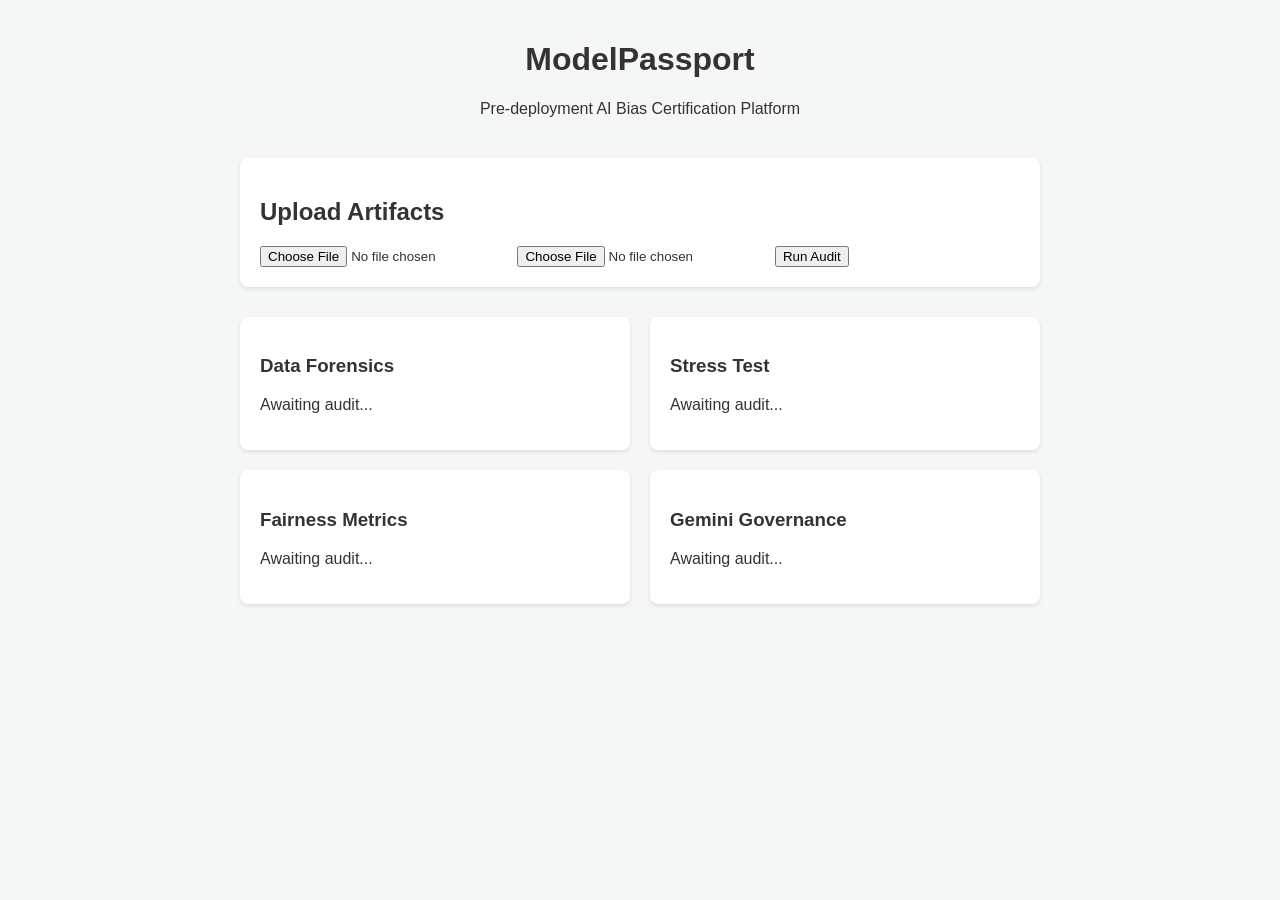
==== frontend/index.html @ 96da4375 "Initial commit from Antigravity using Git" ====
<!DOCTYPE html>
<html lang="en">
<head>
    <meta charset="UTF-8">
    <meta name="viewport" content="width=device-width, initial-scale=1.0">
    <title>ModelPassport</title>
    <link rel="stylesheet" href="styles.css">
</head>
<body>
    <header>
        <h1>ModelPassport</h1>
        <p>Pre-deployment AI Bias Certification Platform</p>
    </header>

    <main>
        <section id="upload-section">
            <h2>Upload Artifacts</h2>
            <input type="file" id="model-upload" placeholder="Upload Model" />
            <input type="file" id="data-upload" placeholder="Upload Dataset" />
            <button id="run-audit-btn">Run Audit</button>
        </section>

        <section id="results-section">
            <div id="data-forensics-result" class="result-card">
                <h3>Data Forensics</h3>
                <p>Awaiting audit...</p>
            </div>
            <div id="stress-test-result" class="result-card">
                <h3>Stress Test</h3>
                <p>Awaiting audit...</p>
            </div>
            <div id="fairness-metrics-result" class="result-card">
                <h3>Fairness Metrics</h3>
                <p>Awaiting audit...</p>
            </div>
            <div id="gemini-governance-result" class="result-card">
                <h3>Gemini Governance</h3>
                <p>Awaiting audit...</p>
            </div>
        </section>
    </main>

    <script src="app.js"></script>
</body>
</html>
---- frontend/styles.css ----
body {
    font-family: Arial, sans-serif;
    margin: 0;
    padding: 20px;
    background-color: #f4f7f6;
    color: #333;
}

header {
    text-align: center;
    margin-bottom: 40px;
}

main {
    max-width: 800px;
    margin: 0 auto;
}

#upload-section {
    background: #fff;
    padding: 20px;
    border-radius: 8px;
    box-shadow: 0 2px 4px rgba(0,0,0,0.1);
    margin-bottom: 30px;
}

#results-section {
    display: grid;
    grid-template-columns: repeat(auto-fit, minmax(300px, 1fr));
    gap: 20px;
}

.result-card {
    background: #fff;
    padding: 20px;
    border-radius: 8px;
    box-shadow: 0 2px 4px rgba(0,0,0,0.1);
}
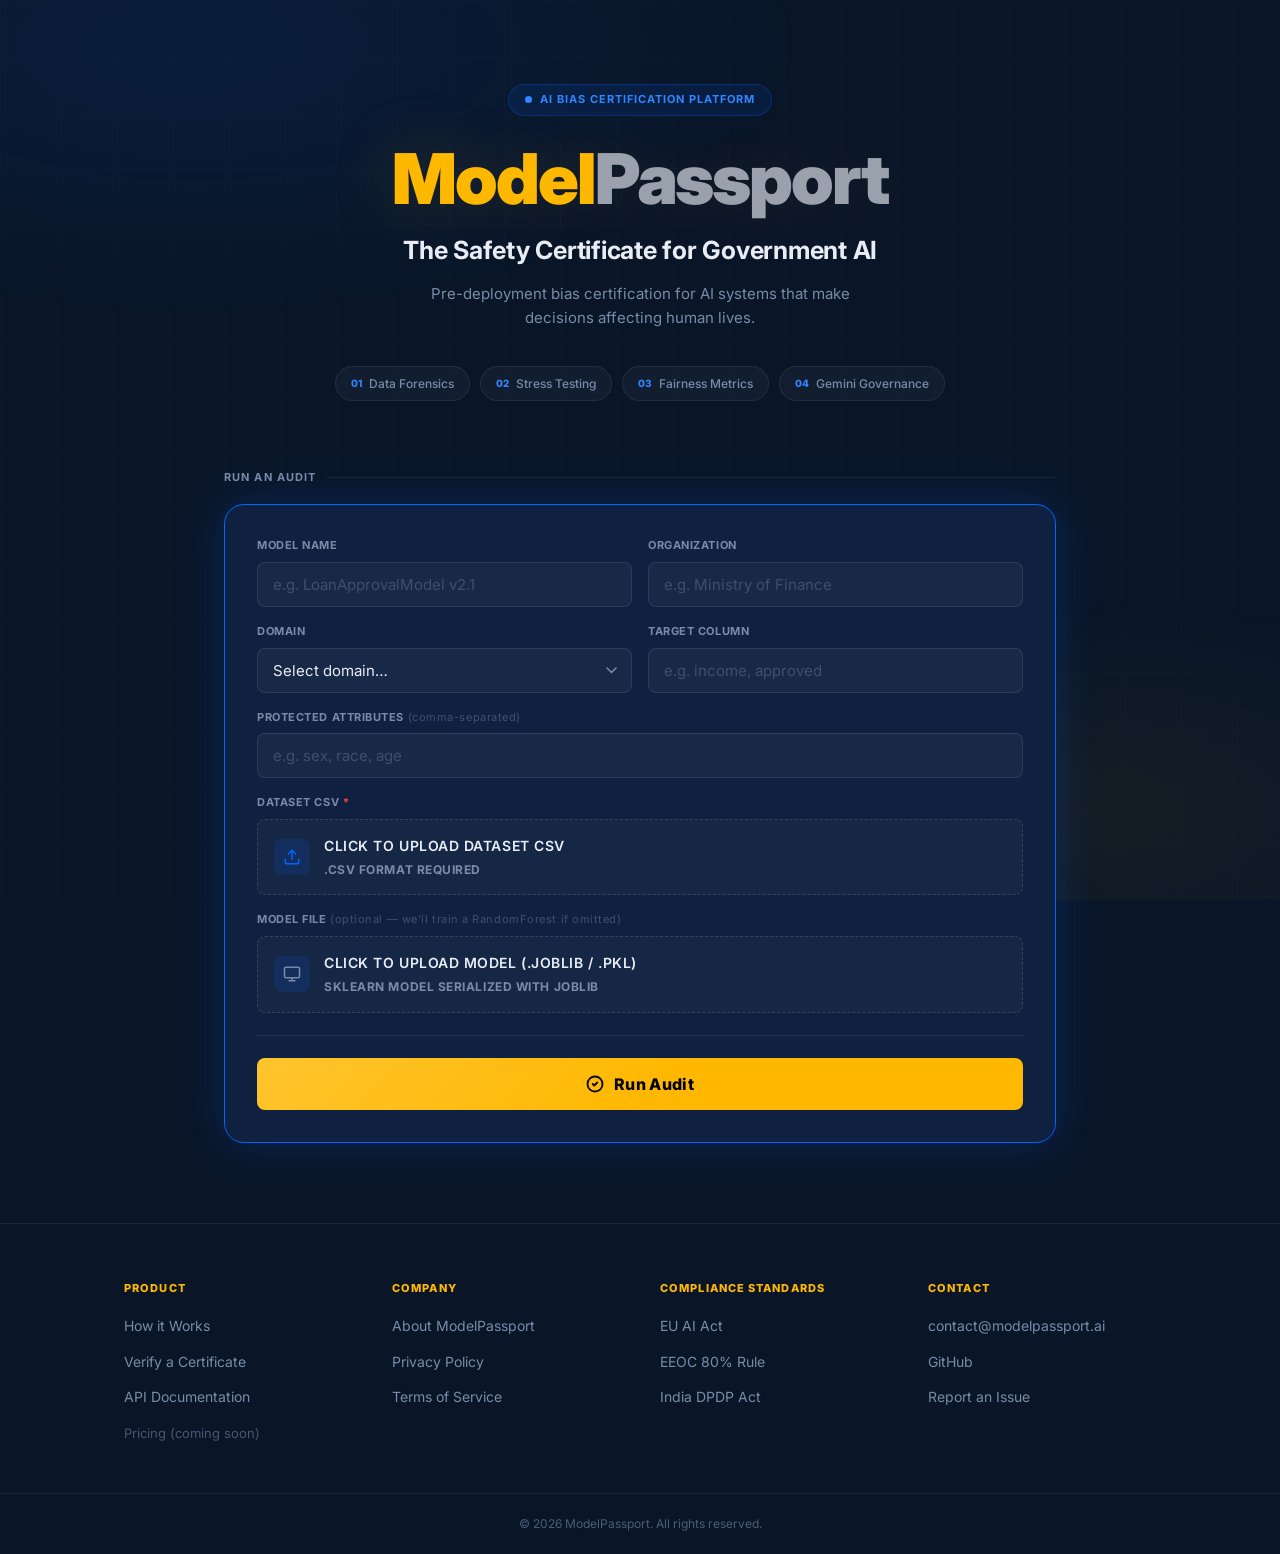
==== commit 53fd7fe1: "Complete Frontend updated" ====
--- a/frontend/index.html
+++ b/frontend/index.html
@@ -1,45 +1,1135 @@
 <!DOCTYPE html>
 <html lang="en">
 <head>
-    <meta charset="UTF-8">
-    <meta name="viewport" content="width=device-width, initial-scale=1.0">
-    <title>ModelPassport</title>
-    <link rel="stylesheet" href="styles.css">
+  <meta charset="UTF-8" />
+  <meta name="viewport" content="width=device-width, initial-scale=1.0" />
+  <title>ModelPassport — AI Bias Certification</title>
+  <meta name="description" content="Pre-deployment AI bias certification for government systems. ModelPassport's 4-layer audit pipeline detects bias before deployment." />
+
+  <link rel="preconnect" href="https://fonts.googleapis.com" />
+  <link rel="preconnect" href="https://fonts.gstatic.com" crossorigin />
+  <link href="https://fonts.googleapis.com/css2?family=Inter:wght@300;400;500;600;700;800;900&family=JetBrains+Mono:wght@400;500;700&display=swap" rel="stylesheet" />
+
+  <style>
+    /* ─── Design Tokens ─────────────────────────────── */
+    :root {
+      --navy:        #0A1628;
+      --navy-light:  #0D1F3C;
+      --navy-card:   #0F2040;
+      --blue:        #0066FF;
+      --blue-glow:   rgba(0,102,255,0.22);
+      --blue-soft:   rgba(0,102,255,0.08);
+      --blue-light:  #3385FF;
+      --gold:        #FFB800;
+      --gold-glow:   rgba(255,184,0,0.18);
+      --gold-soft:   rgba(255,184,0,0.07);
+      --success:     #00C48C;
+      --success-bg:  rgba(0,196,140,0.08);
+      --fail:        #FF4444;
+      --fail-bg:     rgba(255,68,68,0.08);
+      --text:        #E8EDF5;
+      --text-muted:  #7A8BA8;
+      --border:      rgba(255,255,255,0.07);
+      --r-sm:        8px;
+      --r:           14px;
+      --r-lg:        20px;
+      --ease:        0.25s cubic-bezier(.4,0,.2,1);
+    }
+
+    /* ─── Reset ─────────────────────────────────────── */
+    *, *::before, *::after { box-sizing: border-box; margin: 0; padding: 0; }
+    html { scroll-behavior: smooth; -webkit-font-smoothing: antialiased; }
+    body {
+      font-family: 'Inter', sans-serif;
+      background: var(--navy);
+      color: var(--text);
+      min-height: 100vh;
+      overflow-x: hidden;
+      line-height: 1.6;
+    }
+    ::selection { background: var(--blue); color: #fff; }
+
+    /* ─── Background mesh ───────────────────────────── */
+    body::before {
+      content: '';
+      position: fixed;
+      inset: 0;
+      pointer-events: none;
+      z-index: 0;
+      background-image:
+        radial-gradient(ellipse 80% 50% at 15% 5%,  rgba(0,102,255,.09)   0%, transparent 60%),
+        radial-gradient(ellipse 60% 40% at 85% 90%, rgba(255,184,0,.05)   0%, transparent 60%),
+        linear-gradient(rgba(255,255,255,.013) 1px, transparent 1px),
+        linear-gradient(90deg, rgba(255,255,255,.013) 1px, transparent 1px);
+      background-size: 100% 100%, 100% 100%, 56px 56px, 56px 56px;
+    }
+
+    /* ─── Layout ─────────────────────────────────────── */
+    .wrap     { max-width: 880px;  margin: 0 auto; padding: 0 24px; position: relative; z-index: 1; }
+    .wrap--lg { max-width: 1080px; margin: 0 auto; padding: 0 24px; position: relative; z-index: 1; }
+
+    .card {
+      background: var(--navy-card);
+      border: 1px solid var(--border);
+      border-radius: var(--r-lg);
+      padding: 32px;
+      backdrop-filter: blur(10px);
+    }
+    .card--blue {
+      border-color: var(--blue);
+      box-shadow: 0 0 44px var(--blue-glow), inset 0 1px 0 rgba(255,255,255,.04);
+    }
+
+    /* ─── HERO ───────────────────────────────────────── */
+    .hero {
+      padding: 84px 0 68px;
+      text-align: center;
+      position: relative;
+      z-index: 1;
+    }
+
+    .hero__pill {
+      display: inline-flex;
+      align-items: center;
+      gap: 8px;
+      background: rgba(0,102,255,.1);
+      border: 1px solid rgba(0,102,255,.28);
+      border-radius: 100px;
+      padding: 6px 16px;
+      font-size: 11px;
+      font-weight: 700;
+      letter-spacing: .09em;
+      text-transform: uppercase;
+      color: var(--blue-light);
+      margin-bottom: 28px;
+    }
+
+    .hero__pill-dot {
+      width: 7px; height: 7px;
+      border-radius: 50%;
+      background: var(--blue-light);
+      animation: blink 2s ease-in-out infinite;
+    }
+    @keyframes blink {
+      0%,100% { opacity:1; transform:scale(1); }
+      50%      { opacity:.4; transform:scale(.75); }
+    }
+
+    .hero__logo {
+      font-size: clamp(42px, 7vw, 70px);
+      font-weight: 900;
+      color: var(--gold);
+      letter-spacing: -.03em;
+      line-height: 1;
+      margin-bottom: 16px;
+      text-shadow: 0 0 70px var(--gold-glow);
+    }
+    .hero__logo span { color: var(--text); opacity: .65; }
+
+    .hero__tagline {
+      font-size: clamp(17px, 2.8vw, 25px);
+      font-weight: 700;
+      letter-spacing: -.01em;
+      margin-bottom: 12px;
+    }
+    .hero__sub {
+      font-size: 15px;
+      color: var(--text-muted);
+      max-width: 440px;
+      margin: 0 auto;
+    }
+
+    .hero__chips {
+      display: flex;
+      justify-content: center;
+      flex-wrap: wrap;
+      gap: 10px;
+      margin-top: 36px;
+    }
+    .hero__chip {
+      display: inline-flex;
+      align-items: center;
+      gap: 7px;
+      background: rgba(255,255,255,.035);
+      border: 1px solid var(--border);
+      border-radius: 100px;
+      padding: 7px 15px;
+      font-size: 12px;
+      font-weight: 500;
+      color: var(--text-muted);
+    }
+    .hero__chip-n { font-size: 10px; font-weight: 800; color: var(--blue-light); }
+
+    /* ─── FORM ───────────────────────────────────────── */
+    .form-section { padding-bottom: 80px; }
+
+    .section-eyebrow {
+      font-size: 11px;
+      font-weight: 700;
+      letter-spacing: .1em;
+      text-transform: uppercase;
+      color: var(--text-muted);
+      margin-bottom: 18px;
+      display: flex;
+      align-items: center;
+      gap: 10px;
+    }
+    .section-eyebrow::after { content:''; flex:1; height:1px; background:var(--border); }
+
+    .fgrid { display: grid; grid-template-columns: 1fr 1fr; gap: 16px; }
+    .fcol2 { grid-column: 1 / -1; }
+
+    .field { display: flex; flex-direction: column; gap: 7px; }
+    .field label {
+      font-size: 11px;
+      font-weight: 700;
+      letter-spacing: .05em;
+      text-transform: uppercase;
+      color: var(--text-muted);
+    }
+    .field input, .field select {
+      background: rgba(255,255,255,.038);
+      border: 1px solid rgba(255,255,255,.09);
+      border-radius: var(--r-sm);
+      padding: 12px 15px;
+      color: var(--text);
+      font-family: 'Inter', sans-serif;
+      font-size: 15px;
+      transition: border-color var(--ease), box-shadow var(--ease);
+      outline: none;
+      width: 100%;
+    }
+    .field input::placeholder { color: rgba(255,255,255,.18); }
+    .field input:focus, .field select:focus {
+      border-color: var(--blue);
+      box-shadow: 0 0 0 3px var(--blue-glow);
+    }
+    .field select {
+      appearance: none;
+      cursor: pointer;
+      background-image: url("data:image/svg+xml,%3Csvg xmlns='http://www.w3.org/2000/svg' width='11' height='7' viewBox='0 0 11 7'%3E%3Cpath d='M1 1l4.5 4.5L10 1' stroke='%237A8BA8' stroke-width='1.5' fill='none' stroke-linecap='round'/%3E%3C/svg%3E");
+      background-repeat: no-repeat;
+      background-position: right 14px center;
+      padding-right: 38px;
+    }
+    .field select option { background: var(--navy-card); color: var(--text); }
+
+    /* File upload */
+    .uploader {
+      display: flex;
+      align-items: center;
+      gap: 14px;
+      background: rgba(255,255,255,.032);
+      border: 1px dashed rgba(255,255,255,.13);
+      border-radius: var(--r-sm);
+      padding: 15px 16px;
+      cursor: pointer;
+      transition: border-color var(--ease), background var(--ease);
+    }
+    .uploader:hover { border-color: var(--blue); background: var(--blue-soft); }
+    .uploader input[type="file"] { display: none; }
+    .uploader__icon {
+      width: 36px; height: 36px;
+      background: rgba(0,102,255,.12);
+      border-radius: var(--r-sm);
+      display: flex; align-items: center; justify-content: center;
+      flex-shrink: 0;
+    }
+    .uploader__main { display: flex; flex-direction: column; gap: 3px; }
+    .uploader__title  { font-size: 14px; font-weight: 600; color: var(--text); }
+    .uploader__hint   { font-size: 12px; color: var(--text-muted); }
+    .uploader__chosen { font-size: 12px; font-family: 'JetBrains Mono', monospace; color: var(--success); font-weight: 600; }
+
+    /* Error band */
+    .form-err {
+      display: none;
+      align-items: flex-start;
+      gap: 10px;
+      background: var(--fail-bg);
+      border: 1px solid rgba(255,68,68,.28);
+      border-radius: var(--r-sm);
+      padding: 13px 15px;
+      font-size: 14px;
+      color: var(--fail);
+      font-weight: 500;
+      margin-top: 14px;
+    }
+    .form-err.on { display: flex; }
+
+    /* Submit */
+    .btn-run {
+      width: 100%;
+      margin-top: 8px;
+      padding: 16px;
+      background: var(--gold);
+      border: none;
+      border-radius: var(--r-sm);
+      color: #000;
+      font-family: 'Inter', sans-serif;
+      font-size: 16px;
+      font-weight: 800;
+      letter-spacing: .02em;
+      cursor: pointer;
+      display: flex;
+      align-items: center;
+      justify-content: center;
+      gap: 10px;
+      position: relative;
+      overflow: hidden;
+      transition: background var(--ease), transform var(--ease), box-shadow var(--ease);
+    }
+    .btn-run::before {
+      content: '';
+      position: absolute;
+      inset: 0;
+      background: linear-gradient(135deg, rgba(255,255,255,.18) 0%, transparent 55%);
+    }
+    .btn-run:hover  { background:#ffc527; transform:translateY(-1px); box-shadow:0 8px 30px var(--gold-glow); }
+    .btn-run:active { transform:none; }
+
+    hr.divider { border: none; border-top: 1px solid var(--border); margin: 22px 0; }
+
+    /* ─── LOADING OVERLAY ────────────────────────────── */
+    #overlay {
+      position: fixed;
+      inset: 0;
+      background: rgba(10,22,40,.97);
+      backdrop-filter: blur(10px);
+      display: none;
+      flex-direction: column;
+      align-items: center;
+      justify-content: center;
+      gap: 28px;
+      z-index: 9999;
+    }
+    #overlay.on { display: flex; }
+
+    .ov-brand {
+      font-size: 20px;
+      font-weight: 900;
+      color: var(--gold);
+      letter-spacing: -.02em;
+      margin-bottom: -14px;
+    }
+
+    .spinner {
+      width: 76px; height: 76px;
+    }
+    .spinner svg {
+      width: 76px; height: 76px;
+      animation: spin 1.15s linear infinite;
+    }
+    @keyframes spin { to { transform:rotate(360deg); } }
+    .spin-track { fill:none; stroke:rgba(0,102,255,.14); stroke-width:3.5; }
+    .spin-arc   {
+      fill:none; stroke:var(--blue); stroke-width:3.5;
+      stroke-linecap:round;
+      stroke-dasharray:176; stroke-dashoffset:44;
+      filter:drop-shadow(0 0 7px var(--blue));
+    }
+
+    #ovMsg {
+      font-size: 16px;
+      font-weight: 500;
+      color: var(--text-muted);
+      transition: opacity .35s;
+    }
+
+    .ov-dots { display:flex; gap:8px; }
+    .ov-dot  { width:8px; height:8px; border-radius:50%; background:rgba(255,255,255,.1); transition:background .35s; }
+    .ov-dot.on { background:var(--blue); box-shadow:0 0 8px var(--blue); }
+
+    /* ─── RESULTS ─────────────────────────────────────── */
+    #results {
+      display: none;
+      padding-bottom: 90px;
+      animation: slideUp .55s ease both;
+    }
+    #results.on { display: block; }
+    @keyframes slideUp {
+      from { opacity:0; transform:translateY(22px); }
+      to   { opacity:1; transform:translateY(0); }
+    }
+
+    /* Badge */
+    .badge-wrap { text-align:center; margin-bottom: 48px; }
+    .cert-badge {
+      display: inline-flex;
+      flex-direction: column;
+      align-items: center;
+      gap: 6px;
+      padding: 26px 56px;
+      border-radius: var(--r-lg);
+      border: 2px solid;
+      position: relative;
+      overflow: hidden;
+    }
+    .cert-badge::before {
+      content:'';
+      position:absolute; inset:0;
+      opacity:.07;
+      background: radial-gradient(ellipse at center, currentColor 0%, transparent 70%);
+    }
+    .cert-badge--ok   { border-color:var(--success); color:var(--success); }
+    .cert-badge--cond { border-color:var(--gold);    color:var(--gold);    }
+    .cert-badge--no   { border-color:var(--fail);    color:var(--fail);    }
+
+    .cert-badge__ico   { font-size:34px; line-height:1; }
+    .cert-badge__title {
+      font-size: 26px;
+      font-weight: 900;
+      letter-spacing: .06em;
+      text-transform: uppercase;
+    }
+    .cert-badge__id {
+      font-family:'JetBrains Mono', monospace;
+      font-size:13px;
+      opacity:.6;
+      font-weight:500;
+      margin-top:3px;
+    }
+
+    /* Score + layers */
+    .score-row {
+      display: grid;
+      grid-template-columns: 220px 1fr;
+      gap: 20px;
+      margin-bottom: 20px;
+      align-items: start;
+    }
+
+    .ring-card {
+      display: flex;
+      flex-direction: column;
+      align-items: center;
+      justify-content: center;
+      gap: 12px;
+      padding: 32px 20px;
+      text-align: center;
+    }
+    .ring-card__lbl { font-size:11px; font-weight:700; letter-spacing:.07em; text-transform:uppercase; color:var(--text-muted); }
+
+    .ring-wrap { position:relative; width:136px; height:136px; }
+    .ring-wrap svg { width:136px; height:136px; transform:rotate(-90deg); }
+    .ring-track { fill:none; stroke:rgba(255,255,255,.055); stroke-width:8; }
+    .ring-fill  { fill:none; stroke-width:8; stroke-linecap:round; stroke-dasharray:339; stroke-dashoffset:339; transition:stroke-dashoffset 1.55s cubic-bezier(.4,0,.2,1), stroke .4s; filter:drop-shadow(0 0 6px currentColor); }
+    .ring-val   { position:absolute; inset:0; display:flex; flex-direction:column; align-items:center; justify-content:center; gap:2px; }
+    .ring-num   { font-size:34px; font-weight:900; line-height:1; letter-spacing:-.02em; }
+    .ring-sub   { font-size:10px; font-weight:700; letter-spacing:.08em; text-transform:uppercase; color:var(--text-muted); }
+
+    /* Layer cards */
+    .layers { display:grid; grid-template-columns:1fr 1fr; gap:12px; }
+    .lcard {
+      padding: 18px;
+      border-radius: var(--r);
+      border: 1px solid var(--border);
+      background: rgba(255,255,255,.025);
+      transition: border-color var(--ease), transform var(--ease);
+    }
+    .lcard:hover { border-color:rgba(255,255,255,.11); transform:translateY(-2px); }
+    .lcard__head { display:flex; align-items:center; justify-content:space-between; margin-bottom:12px; }
+    .lcard__name { font-size:10px; font-weight:700; letter-spacing:.09em; text-transform:uppercase; color:var(--text-muted); }
+    .lcard__tag  { font-size:10px; font-weight:700; letter-spacing:.05em; text-transform:uppercase; padding:3px 9px; border-radius:100px; }
+    .tag-pass    { color:var(--success); background:var(--success-bg); }
+    .tag-fail    { color:var(--fail);    background:var(--fail-bg);    }
+    .tag-warn    { color:var(--gold);    background:var(--gold-soft);  }
+    .tag-ok      { color:var(--blue-light); background:var(--blue-soft); }
+    .lcard__val  { font-size:30px; font-weight:900; line-height:1; letter-spacing:-.02em; margin-bottom:8px; }
+    .lcard__bar  { height:4px; background:rgba(255,255,255,.055); border-radius:100px; overflow:hidden; }
+    .lcard__fill { height:100%; border-radius:100px; transition:width 1.35s cubic-bezier(.4,0,.2,1); }
+
+    /* Narrative, warnings, checklist */
+    .blk { margin-bottom:20px; }
+
+    .blk__lbl {
+      font-size:11px; font-weight:700; letter-spacing:.09em; text-transform:uppercase;
+      color:var(--text-muted); margin-bottom:14px;
+      display:flex; align-items:center; gap:9px;
+    }
+    .blk__dot { width:6px; height:6px; border-radius:50%; }
+
+    .narrative { font-size:15px; line-height:1.85; color:rgba(232,237,245,.82); }
+
+    .warn-list { display:flex; flex-direction:column; gap:8px; }
+    .warn-item {
+      display:flex; align-items:flex-start; gap:10px;
+      padding:11px 14px;
+      background:var(--fail-bg);
+      border-left:3px solid var(--fail);
+      border-radius: 0 var(--r-sm) var(--r-sm) 0;
+      font-size:14px;
+    }
+    .warn-item__ico { color:var(--fail); flex-shrink:0; margin-top:2px; }
+
+    .empty-ok {
+      display:flex; align-items:center; gap:10px;
+      padding:14px; background:var(--success-bg); border-radius:var(--r-sm);
+      font-size:14px; color:var(--success); font-weight:500;
+    }
+
+    .checklist { display:flex; flex-direction:column; gap:10px; }
+    .chk-item {
+      display:flex; align-items:flex-start; gap:14px;
+      padding:13px 15px;
+      background:var(--gold-soft);
+      border:1px solid rgba(255,184,0,.11);
+      border-radius:var(--r-sm);
+      font-size:14px;
+    }
+    .chk-num { font-size:11px; font-weight:800; font-family:'JetBrains Mono',monospace; color:var(--gold); min-width:22px; padding-top:1px; }
+
+    /* Actions row */
+    .actions { display:flex; gap:12px; flex-wrap:wrap; }
+
+    .verify-box {
+      flex:1; min-width:260px;
+      padding:17px 18px;
+      background:var(--blue-soft);
+      border:1px solid rgba(0,102,255,.2);
+      border-radius:var(--r-sm);
+    }
+    .verify-box__lbl { font-size:11px; font-weight:700; letter-spacing:.07em; text-transform:uppercase; color:var(--text-muted); margin-bottom:5px; }
+    .verify-box a { font-family:'JetBrains Mono',monospace; font-size:13px; color:var(--blue-light); text-decoration:none; font-weight:500; word-break:break-all; }
+    .verify-box a:hover { text-decoration:underline; }
+
+    .btn-dl {
+      display:flex; align-items:center; gap:10px;
+      padding:17px 26px;
+      background:transparent;
+      border:1px solid var(--gold);
+      border-radius:var(--r-sm);
+      color:var(--gold);
+      font-family:'Inter',sans-serif;
+      font-size:14px; font-weight:700;
+      cursor:pointer;
+      transition:background var(--ease), box-shadow var(--ease);
+      white-space:nowrap;
+    }
+    .btn-dl:hover { background:var(--gold-glow); box-shadow:0 0 22px var(--gold-glow); }
+
+    /* ─── FOOTER ─────────────────────────────────────── */
+    .site-footer {
+      border-top: 1px solid var(--border);
+      padding: 56px 0 0;
+      position: relative;
+      z-index: 1;
+    }
+
+    .footer-grid {
+      display: grid;
+      grid-template-columns: repeat(4, 1fr);
+      gap: 40px;
+      padding-bottom: 48px;
+    }
+
+    .footer-col__title {
+      font-size: 11px;
+      font-weight: 800;
+      letter-spacing: .1em;
+      text-transform: uppercase;
+      color: var(--gold);
+      margin-bottom: 16px;
+    }
+
+    .footer-col ul { list-style: none; display: flex; flex-direction: column; gap: 10px; }
+    .footer-col ul li a {
+      font-size: 14px;
+      color: var(--text-muted);
+      text-decoration: none;
+      transition: color var(--ease);
+    }
+    .footer-col ul li a:hover { color: var(--text); }
+
+    .footer-col ul li a.link-muted {
+      font-size: 13px;
+      color: rgba(122,139,168,.55);
+      cursor: default;
+    }
+    .footer-col ul li a.link-muted:hover { color: rgba(122,139,168,.55); }
+
+    .footer-bar {
+      border-top: 1px solid var(--border);
+      padding: 20px 0;
+      text-align: center;
+    }
+    .footer-bar p { font-size: 12px; color: rgba(122,139,168,.6); }
+
+    @media(max-width:680px) {
+      .footer-grid { grid-template-columns: 1fr 1fr; gap: 28px; }
+    }
+    @media(max-width:400px) {
+      .footer-grid { grid-template-columns: 1fr; }
+    }
+
+    /* ─── Responsive ─────────────────────────────────── */
+    @media(max-width:680px){
+      .fgrid, .score-row, .layers { grid-template-columns:1fr; }
+      .cert-badge { padding:20px 26px; }
+      .cert-badge__title { font-size:19px; }
+      .hero { padding:52px 0 48px; }
+      .card { padding:20px; }
+    }
+
+    /* ─── Print ──────────────────────────────────────── */
+    @media print {
+      body { background:#fff; color:#000; }
+      header, .form-section, footer, .btn-dl, #overlay, #audit-form-card { display:none!important; }
+      #results { display:block!important; }
+    }
+  </style>
 </head>
 <body>
-    <header>
-        <h1>ModelPassport</h1>
-        <p>Pre-deployment AI Bias Certification Platform</p>
-    </header>
-
-    <main>
-        <section id="upload-section">
-            <h2>Upload Artifacts</h2>
-            <input type="file" id="model-upload" placeholder="Upload Model" />
-            <input type="file" id="data-upload" placeholder="Upload Dataset" />
-            <button id="run-audit-btn">Run Audit</button>
-        </section>
-
-        <section id="results-section">
-            <div id="data-forensics-result" class="result-card">
-                <h3>Data Forensics</h3>
-                <p>Awaiting audit...</p>
+
+  <!-- ══════════════════════════════════════════════════
+       LOADING OVERLAY
+  ══════════════════════════════════════════════════ -->
+  <div id="overlay" role="status" aria-live="polite" aria-label="Running 4-layer bias audit">
+    <div class="ov-brand">ModelPassport</div>
+    <div class="spinner">
+      <svg viewBox="0 0 76 76">
+        <circle class="spin-track" cx="38" cy="38" r="32"/>
+        <circle class="spin-arc"   cx="38" cy="38" r="32"/>
+      </svg>
+    </div>
+    <div id="ovMsg">Analyzing data forensics...</div>
+    <div class="ov-dots" id="ovDots">
+      <div class="ov-dot on" id="od0"></div>
+      <div class="ov-dot"    id="od1"></div>
+      <div class="ov-dot"    id="od2"></div>
+      <div class="ov-dot"    id="od3"></div>
+    </div>
+  </div>
+
+  <!-- ══════════════════════════════════════════════════
+       HERO
+  ══════════════════════════════════════════════════ -->
+  <header>
+    <div class="wrap">
+      <div class="hero">
+        <div class="hero__pill">
+          <div class="hero__pill-dot"></div>
+          AI Bias Certification Platform
+        </div>
+        <h1 class="hero__logo">Model<span>Passport</span></h1>
+        <p class="hero__tagline">The Safety Certificate for Government AI</p>
+        <p class="hero__sub">Pre-deployment bias certification for AI systems that make decisions affecting human lives.</p>
+        <div class="hero__chips">
+          <div class="hero__chip"><span class="hero__chip-n">01</span> Data Forensics</div>
+          <div class="hero__chip"><span class="hero__chip-n">02</span> Stress Testing</div>
+          <div class="hero__chip"><span class="hero__chip-n">03</span> Fairness Metrics</div>
+          <div class="hero__chip"><span class="hero__chip-n">04</span> Gemini Governance</div>
+        </div>
+      </div>
+    </div>
+  </header>
+
+  <main>
+    <!-- ══════════════════════════════════════════════════
+         AUDIT FORM
+    ══════════════════════════════════════════════════ -->
+    <section class="form-section" id="audit-form-section">
+      <div class="wrap">
+        <div class="section-eyebrow">Run an Audit</div>
+        <div class="card card--blue" id="audit-form-card">
+          <form id="auditForm" novalidate>
+            <div class="fgrid">
+
+              <div class="field">
+                <label for="modelName">Model Name</label>
+                <input id="modelName" name="model_name" type="text" placeholder="e.g. LoanApprovalModel v2.1" required />
+              </div>
+
+              <div class="field">
+                <label for="organization">Organization</label>
+                <input id="organization" name="organization" type="text" placeholder="e.g. Ministry of Finance" required />
+              </div>
+
+              <div class="field">
+                <label for="domain">Domain</label>
+                <select id="domain" name="domain" required>
+                  <option value="" disabled selected>Select domain…</option>
+                  <option value="hiring">Hiring &amp; Recruitment</option>
+                  <option value="loan">Loan &amp; Credit</option>
+                  <option value="healthcare">Healthcare</option>
+                  <option value="government">Government Services</option>
+                </select>
+              </div>
+
+              <div class="field">
+                <label for="targetColumn">Target Column</label>
+                <input id="targetColumn" name="target_column" type="text" placeholder="e.g. income, approved" required />
+              </div>
+
+              <div class="field fcol2">
+                <label for="protectedAttrs">Protected Attributes <span style="opacity:.45;font-weight:400;text-transform:none">(comma-separated)</span></label>
+                <input id="protectedAttrs" name="protected_attributes" type="text" placeholder="e.g. sex, race, age" required />
+              </div>
+
+              <!-- Dataset upload -->
+              <div class="field fcol2">
+                <label>Dataset CSV <span style="color:var(--fail)">*</span></label>
+                <label class="uploader" for="datasetFile">
+                  <input type="file" id="datasetFile" name="dataset_file" accept=".csv" required />
+                  <div class="uploader__icon">
+                    <svg width="18" height="18" viewBox="0 0 24 24" fill="none" stroke="#0066FF" stroke-width="2" stroke-linecap="round" stroke-linejoin="round">
+                      <path d="M21 15v4a2 2 0 01-2 2H5a2 2 0 01-2-2v-4"/><polyline points="17 8 12 3 7 8"/><line x1="12" y1="3" x2="12" y2="15"/>
+                    </svg>
+                  </div>
+                  <div class="uploader__main">
+                    <span class="uploader__title" id="csv-label">Click to upload dataset CSV</span>
+                    <span class="uploader__hint"  id="csv-hint">.csv format required</span>
+                  </div>
+                </label>
+              </div>
+
+              <!-- Model upload (optional) -->
+              <div class="field fcol2">
+                <label>Model File <span style="opacity:.45;font-weight:400;text-transform:none">(optional — we'll train a RandomForest if omitted)</span></label>
+                <label class="uploader" for="modelFile">
+                  <input type="file" id="modelFile" name="model_file" accept=".joblib,.pkl" />
+                  <div class="uploader__icon">
+                    <svg width="18" height="18" viewBox="0 0 24 24" fill="none" stroke="#7A8BA8" stroke-width="2" stroke-linecap="round" stroke-linejoin="round">
+                      <rect x="2" y="3" width="20" height="14" rx="2"/><path d="M8 21h8M12 17v4"/>
+                    </svg>
+                  </div>
+                  <div class="uploader__main">
+                    <span class="uploader__title" id="mdl-label">Click to upload model (.joblib / .pkl)</span>
+                    <span class="uploader__hint"  id="mdl-hint">sklearn model serialized with joblib</span>
+                  </div>
+                </label>
+              </div>
+
+            </div><!-- /fgrid -->
+
+            <hr class="divider" />
+
+            <div id="formErr" class="form-err" role="alert">
+              <svg width="17" height="17" viewBox="0 0 24 24" fill="none" stroke="currentColor" stroke-width="2" stroke-linecap="round" stroke-linejoin="round" style="flex-shrink:0;margin-top:1px">
+                <circle cx="12" cy="12" r="10"/><line x1="12" y1="8" x2="12" y2="12"/><line x1="12" y1="16" x2="12.01" y2="16"/>
+              </svg>
+              <span id="formErrTxt">Something went wrong.</span>
             </div>
-            <div id="stress-test-result" class="result-card">
-                <h3>Stress Test</h3>
-                <p>Awaiting audit...</p>
+
+            <button type="submit" class="btn-run" id="submitBtn">
+              <svg width="18" height="18" viewBox="0 0 24 24" fill="none" stroke="currentColor" stroke-width="2.5" stroke-linecap="round" stroke-linejoin="round">
+                <path d="M9 12l2 2 4-4"/><path d="M12 2a10 10 0 1 0 0 20A10 10 0 0 0 12 2z"/>
+              </svg>
+              Run Audit
+            </button>
+          </form>
+        </div>
+      </div>
+    </section>
+
+    <!-- ══════════════════════════════════════════════════
+         RESULTS
+    ══════════════════════════════════════════════════ -->
+    <section id="results">
+      <div class="wrap--lg">
+
+        <!-- Certification Badge -->
+        <div class="badge-wrap">
+          <div class="cert-badge" id="certBadge">
+            <div class="cert-badge__ico"   id="certIco">—</div>
+            <div class="cert-badge__title" id="certTitle">—</div>
+            <div class="cert-badge__id"    id="certId">—</div>
+          </div>
+        </div>
+
+        <!-- Score ring + layer cards -->
+        <div class="score-row">
+          <div class="card ring-card">
+            <div class="ring-card__lbl">Overall Score</div>
+            <div class="ring-wrap">
+              <svg viewBox="0 0 120 120">
+                <circle class="ring-track" cx="60" cy="60" r="54"/>
+                <circle class="ring-fill"  cx="60" cy="60" r="54" id="ringFill" stroke="var(--blue)"/>
+              </svg>
+              <div class="ring-val">
+                <div class="ring-num" id="ringNum">—</div>
+                <div class="ring-sub">/ 100</div>
+              </div>
             </div>
-            <div id="fairness-metrics-result" class="result-card">
-                <h3>Fairness Metrics</h3>
-                <p>Awaiting audit...</p>
+          </div>
+
+          <div class="layers">
+            <div class="lcard">
+              <div class="lcard__head">
+                <span class="lcard__name">Data Forensics</span>
+                <span class="lcard__tag" id="fs-tag">—</span>
+              </div>
+              <div class="lcard__val" id="fs-val">—</div>
+              <div class="lcard__bar"><div class="lcard__fill" id="fs-bar" style="width:0"></div></div>
             </div>
-            <div id="gemini-governance-result" class="result-card">
-                <h3>Gemini Governance</h3>
-                <p>Awaiting audit...</p>
+            <div class="lcard">
+              <div class="lcard__head">
+                <span class="lcard__name">Stress Test</span>
+                <span class="lcard__tag" id="st-tag">—</span>
+              </div>
+              <div class="lcard__val" id="st-val">—</div>
+              <div class="lcard__bar"><div class="lcard__fill" id="st-bar" style="width:0"></div></div>
             </div>
-        </section>
-    </main>
-
-    <script src="app.js"></script>
+            <div class="lcard">
+              <div class="lcard__head">
+                <span class="lcard__name">Fairness Metrics</span>
+                <span class="lcard__tag" id="fm-tag">—</span>
+              </div>
+              <div class="lcard__val" id="fm-val">—</div>
+              <div class="lcard__bar"><div class="lcard__fill" id="fm-bar" style="width:0"></div></div>
+            </div>
+            <div class="lcard">
+              <div class="lcard__head">
+                <span class="lcard__name">Gemini Governance</span>
+                <span class="lcard__tag" id="gg-tag">—</span>
+              </div>
+              <div class="lcard__val" id="gg-val">—</div>
+              <div class="lcard__bar"><div class="lcard__fill" id="gg-bar" style="width:0"></div></div>
+            </div>
+          </div>
+        </div>
+
+        <!-- Narrative -->
+        <div class="card blk">
+          <div class="blk__lbl">
+            <div class="blk__dot" style="background:var(--blue-light)"></div>
+            Gemini Governance Narrative
+          </div>
+          <p class="narrative" id="narrative">—</p>
+        </div>
+
+        <!-- Warnings -->
+        <div class="card blk">
+          <div class="blk__lbl">
+            <div class="blk__dot" style="background:var(--fail)"></div>
+            Audit Warnings
+          </div>
+          <div id="warnList" class="warn-list"></div>
+        </div>
+
+        <!-- Remediation -->
+        <div class="card blk">
+          <div class="blk__lbl">
+            <div class="blk__dot" style="background:var(--gold)"></div>
+            Remediation Checklist
+          </div>
+          <div id="chkList" class="checklist"></div>
+        </div>
+
+        <!-- Actions -->
+        <div class="actions">
+          <div class="verify-box">
+            <div class="verify-box__lbl">Verification URL</div>
+            <a id="verifyLink" href="#" target="_blank" rel="noopener">—</a>
+          </div>
+          <button class="btn-dl" id="downloadBtn" onclick="window.print()">
+            <svg width="15" height="15" viewBox="0 0 24 24" fill="none" stroke="currentColor" stroke-width="2" stroke-linecap="round" stroke-linejoin="round">
+              <path d="M21 15v4a2 2 0 01-2 2H5a2 2 0 01-2-2v-4"/><polyline points="7 10 12 15 17 10"/><line x1="12" y1="15" x2="12" y2="3"/>
+            </svg>
+            Download Certificate
+          </button>
+        </div>
+
+      </div>
+    </section>
+  </main>
+
+  <!-- ══════════════════════════════════════════════════
+       FOOTER
+  ══════════════════════════════════════════════════ -->
+  <footer class="site-footer">
+    <div class="wrap--lg">
+      <div class="footer-grid">
+
+        <!-- Column 1: Product -->
+        <div class="footer-col">
+          <div class="footer-col__title">Product</div>
+          <ul>
+            <li><a href="#">How it Works</a></li>
+            <li><a href="#">Verify a Certificate</a></li>
+            <li><a href="#">API Documentation</a></li>
+            <li><a href="#" class="link-muted">Pricing (coming soon)</a></li>
+          </ul>
+        </div>
+
+        <!-- Column 2: Company -->
+        <div class="footer-col">
+          <div class="footer-col__title">Company</div>
+          <ul>
+            <li><a href="#">About ModelPassport</a></li>
+            <li><a href="#">Privacy Policy</a></li>
+            <li><a href="#">Terms of Service</a></li>
+          </ul>
+        </div>
+
+        <!-- Column 3: Compliance Standards -->
+        <div class="footer-col">
+          <div class="footer-col__title">Compliance Standards</div>
+          <ul>
+            <li><a href="#">EU AI Act</a></li>
+            <li><a href="#">EEOC 80% Rule</a></li>
+            <li><a href="#">India DPDP Act</a></li>
+          </ul>
+        </div>
+
+        <!-- Column 4: Contact -->
+        <div class="footer-col">
+          <div class="footer-col__title">Contact</div>
+          <ul>
+            <li><a href="#">contact@modelpassport.ai</a></li>
+            <li><a href="#">GitHub</a></li>
+            <li><a href="#">Report an Issue</a></li>
+          </ul>
+        </div>
+
+      </div>
+    </div>
+    <div class="footer-bar">
+      <div class="wrap--lg">
+        <p>&copy; 2026 ModelPassport. All rights reserved.</p>
+      </div>
+    </div>
+  </footer>
+
+  <!-- ══════════════════════════════════════════════════
+       JAVASCRIPT
+  ══════════════════════════════════════════════════ -->
+  <script>
+    'use strict';
+
+    const API = 'http://127.0.0.1:8080';
+    const MSGS = [
+      'Analyzing data forensics…',
+      'Running stress tests…',
+      'Computing fairness metrics…',
+      'Generating governance report…',
+    ];
+
+    // ── File pickers ──────────────────────────────────
+    document.getElementById('datasetFile').addEventListener('change', function () {
+      if (this.files[0]) {
+        document.getElementById('csv-label').textContent = this.files[0].name;
+        document.getElementById('csv-label').className   = 'uploader__chosen';
+        document.getElementById('csv-hint').textContent  = 'Ready to upload';
+      }
+    });
+
+    document.getElementById('modelFile').addEventListener('change', function () {
+      if (this.files[0]) {
+        document.getElementById('mdl-label').textContent = this.files[0].name;
+        document.getElementById('mdl-label').className   = 'uploader__chosen';
+        document.getElementById('mdl-hint').textContent  = 'Model ready';
+      }
+    });
+
+    // ── Loading cycle ─────────────────────────────────
+    let _timer = null, _step = 0;
+
+    function startSpinner() {
+      _step = 0; _setStep(0);
+      _timer = setInterval(() => { _step = (_step + 1) % 4; _setStep(_step); }, 3000);
+    }
+
+    function _setStep(s) {
+      const el = document.getElementById('ovMsg');
+      el.style.opacity = '0';
+      setTimeout(() => { el.textContent = MSGS[s]; el.style.opacity = '1'; }, 180);
+      for (let i = 0; i < 4; i++) document.getElementById(`od${i}`).classList.toggle('on', i === s);
+    }
+
+    function stopSpinner() { clearInterval(_timer); _timer = null; }
+
+    function showOverlay() { document.getElementById('overlay').classList.add('on'); startSpinner(); }
+    function hideOverlay() { document.getElementById('overlay').classList.remove('on'); stopSpinner(); }
+
+    // ── Error helpers ─────────────────────────────────
+    function showErr(msg) {
+      const el = document.getElementById('formErr');
+      document.getElementById('formErrTxt').textContent = msg;
+      el.classList.add('on');
+      el.scrollIntoView({ behavior:'smooth', block:'nearest' });
+    }
+    function clearErr() { document.getElementById('formErr').classList.remove('on'); }
+
+    // ── Color by score ────────────────────────────────
+    function scoreColor(n) {
+      if (n >= 70) return 'var(--success)';
+      if (n >= 50) return 'var(--gold)';
+      return 'var(--fail)';
+    }
+
+    // ── Tag class ─────────────────────────────────────
+    function tagClass(s) {
+      const u = (s || '').toUpperCase();
+      if (u === 'PASS' || u === 'OK')  return 'tag-pass';
+      if (u === 'FAIL')               return 'tag-fail';
+      if (u === 'WARN' || u === 'WARNING') return 'tag-warn';
+      return 'tag-ok';
+    }
+
+    // ── Set layer card ────────────────────────────────
+    function setLayer(prefix, displayVal, barPct, statusTxt) {
+      const valEl  = document.getElementById(`${prefix}-val`);
+      const barEl  = document.getElementById(`${prefix}-bar`);
+      const tagEl  = document.getElementById(`${prefix}-tag`);
+      const num    = typeof displayVal === 'number' ? displayVal : NaN;
+
+      if (valEl) {
+        valEl.textContent = isNaN(num) ? String(displayVal) : num.toFixed(1);
+        valEl.style.color = isNaN(num) ? 'var(--text-muted)' : scoreColor(num);
+      }
+      if (barEl) {
+        barEl.style.background = isNaN(num) ? 'var(--text-muted)' : scoreColor(num);
+        setTimeout(() => { barEl.style.width = `${Math.min(100, Math.max(0, barPct || 0))}%`; }, 120);
+      }
+      if (tagEl) {
+        tagEl.textContent = statusTxt || '—';
+        tagEl.className   = `lcard__tag ${tagClass(statusTxt)}`;
+      }
+    }
+
+    // ── Collect all warnings ──────────────────────────
+    function allWarnings(d) {
+      const out = [];
+      const push = arr => Array.isArray(arr) && arr.forEach(w => { if (!out.includes(w)) out.push(w); });
+      push(d.data_forensics?.warnings);
+      push(d.stress_test?.overall_warnings);
+      push(d.fairness_metrics?.warnings);
+      return out;
+    }
+
+    function esc(s) {
+      return String(s)
+        .replace(/&/g,'&amp;').replace(/</g,'&lt;')
+        .replace(/>/g,'&gt;').replace(/"/g,'&quot;');
+    }
+
+    // ── Populate all results ──────────────────────────
+    function populate(d) {
+      // Badge
+      const badge = document.getElementById('certBadge');
+      const ico   = document.getElementById('certIco');
+      const title = document.getElementById('certTitle');
+      const cid   = document.getElementById('certId');
+      const st    = (d.certification_status || '').toUpperCase();
+      cid.textContent = d.certificate_id || '—';
+
+      if (st === 'CERTIFIED') {
+        badge.className = 'cert-badge cert-badge--ok';
+        ico.textContent = '✓'; title.textContent = 'Certified';
+      } else if (st.includes('CONDITIONAL')) {
+        badge.className = 'cert-badge cert-badge--cond';
+        ico.textContent = '⚠'; title.textContent = 'Conditionally Certified';
+      } else {
+        badge.className = 'cert-badge cert-badge--no';
+        ico.textContent = '✗'; title.textContent = 'Not Certified';
+      }
+
+      // Score ring
+      const score  = parseFloat(d.overall_score) || 0;
+      const circ   = 2 * Math.PI * 54;          // r = 54
+      const offset = circ - (circ * score / 100);
+      const ringFill = document.getElementById('ringFill');
+      const ringNum  = document.getElementById('ringNum');
+      ringNum.textContent   = score.toFixed(1);
+      ringNum.style.color   = scoreColor(score);
+      ringFill.style.stroke = scoreColor(score);
+      ringFill.style.strokeDasharray = circ;
+      requestAnimationFrame(() => setTimeout(() => { ringFill.style.strokeDashoffset = offset; }, 80));
+
+      // Layer cards
+      const ls = d.layer_scores || {};
+      setLayer('fs', ls.data_forensics,  ls.data_forensics,  d.data_forensics?.status);
+      setLayer('st', ls.stress_test,     ls.stress_test,     d.stress_test?.status);
+      setLayer('fm', ls.fairness_metrics, ls.fairness_metrics, d.fairness_metrics?.status);
+
+      const gov  = d.gemini_governance || {};
+      const sev  = gov.severity_summary || {};
+      const risk = (sev.overall_risk_level || '—').toUpperCase();
+      const riskScore = risk === 'LOW' ? 85 : risk === 'MEDIUM' ? 50 : 20;
+      setLayer('gg', risk, riskScore, gov.gemini_status || gov.status);
+
+      // Narrative
+      document.getElementById('narrative').textContent = gov.narrative || d.narrative || '—';
+
+      // Warnings
+      const wl = document.getElementById('warnList');
+      wl.innerHTML = '';
+      const warns = allWarnings(d);
+      if (!warns.length) {
+        wl.innerHTML = `<div class="empty-ok">
+          <svg width="17" height="17" viewBox="0 0 24 24" fill="none" stroke="currentColor" stroke-width="2.5" stroke-linecap="round" stroke-linejoin="round"><polyline points="20 6 9 17 4 12"/></svg>
+          No warnings detected — all layers passed.
+        </div>`;
+      } else {
+        warns.forEach(w => {
+          wl.insertAdjacentHTML('beforeend', `<div class="warn-item">
+            <span class="warn-item__ico">
+              <svg width="14" height="14" viewBox="0 0 24 24" fill="none" stroke="currentColor" stroke-width="2.5" stroke-linecap="round" stroke-linejoin="round">
+                <path d="M10.29 3.86L1.82 18a2 2 0 001.71 3h16.94a2 2 0 001.71-3L13.71 3.86a2 2 0 00-3.42 0z"/>
+                <line x1="12" y1="9" x2="12" y2="13"/><line x1="12" y1="17" x2="12.01" y2="17"/>
+              </svg>
+            </span>
+            ${esc(w)}
+          </div>`);
+        });
+      }
+
+      // Checklist
+      const cl = document.getElementById('chkList');
+      cl.innerHTML = '';
+      const items = gov.remediation_checklist || [];
+      if (!items.length) {
+        cl.innerHTML = `<div class="chk-item"><span class="chk-num">#1</span>No remediation required.</div>`;
+      } else {
+        items.forEach((item, i) => {
+          cl.insertAdjacentHTML('beforeend', `<div class="chk-item">
+            <span class="chk-num">#${i+1}</span>${esc(item)}
+          </div>`);
+        });
+      }
+
+      // Verify link
+      const url = `${API}/verify/${d.certificate_id || ''}`;
+      const vl  = document.getElementById('verifyLink');
+      vl.textContent = url;
+      vl.href        = url;
+    }
+
+    // ── Form submit ───────────────────────────────────
+    document.getElementById('auditForm').addEventListener('submit', async function (e) {
+      e.preventDefault();
+      clearErr();
+
+      if (!document.getElementById('datasetFile').files[0]) {
+        showErr('Please upload a dataset CSV file.'); return;
+      }
+
+      const fd = new FormData(this);
+      if (!document.getElementById('modelFile').files[0]) fd.delete('model_file');
+
+      showOverlay();
+
+      try {
+        const res  = await fetch(`${API}/audit/full`, { method:'POST', body:fd });
+        const json = await res.json();
+
+        if (!res.ok) {
+          throw new Error(json.detail || json.message || `Server error ${res.status}`);
+        }
+
+        hideOverlay();
+        populate(json);
+
+        const sec = document.getElementById('results');
+        sec.classList.add('on');
+        setTimeout(() => sec.scrollIntoView({ behavior:'smooth', block:'start' }), 80);
+
+      } catch (err) {
+        hideOverlay();
+        showErr(err.message || 'Could not reach the ModelPassport server — is it running on port 8080?');
+        console.error('[ModelPassport]', err);
+      }
+    });
+  </script>
 </body>
 </html>
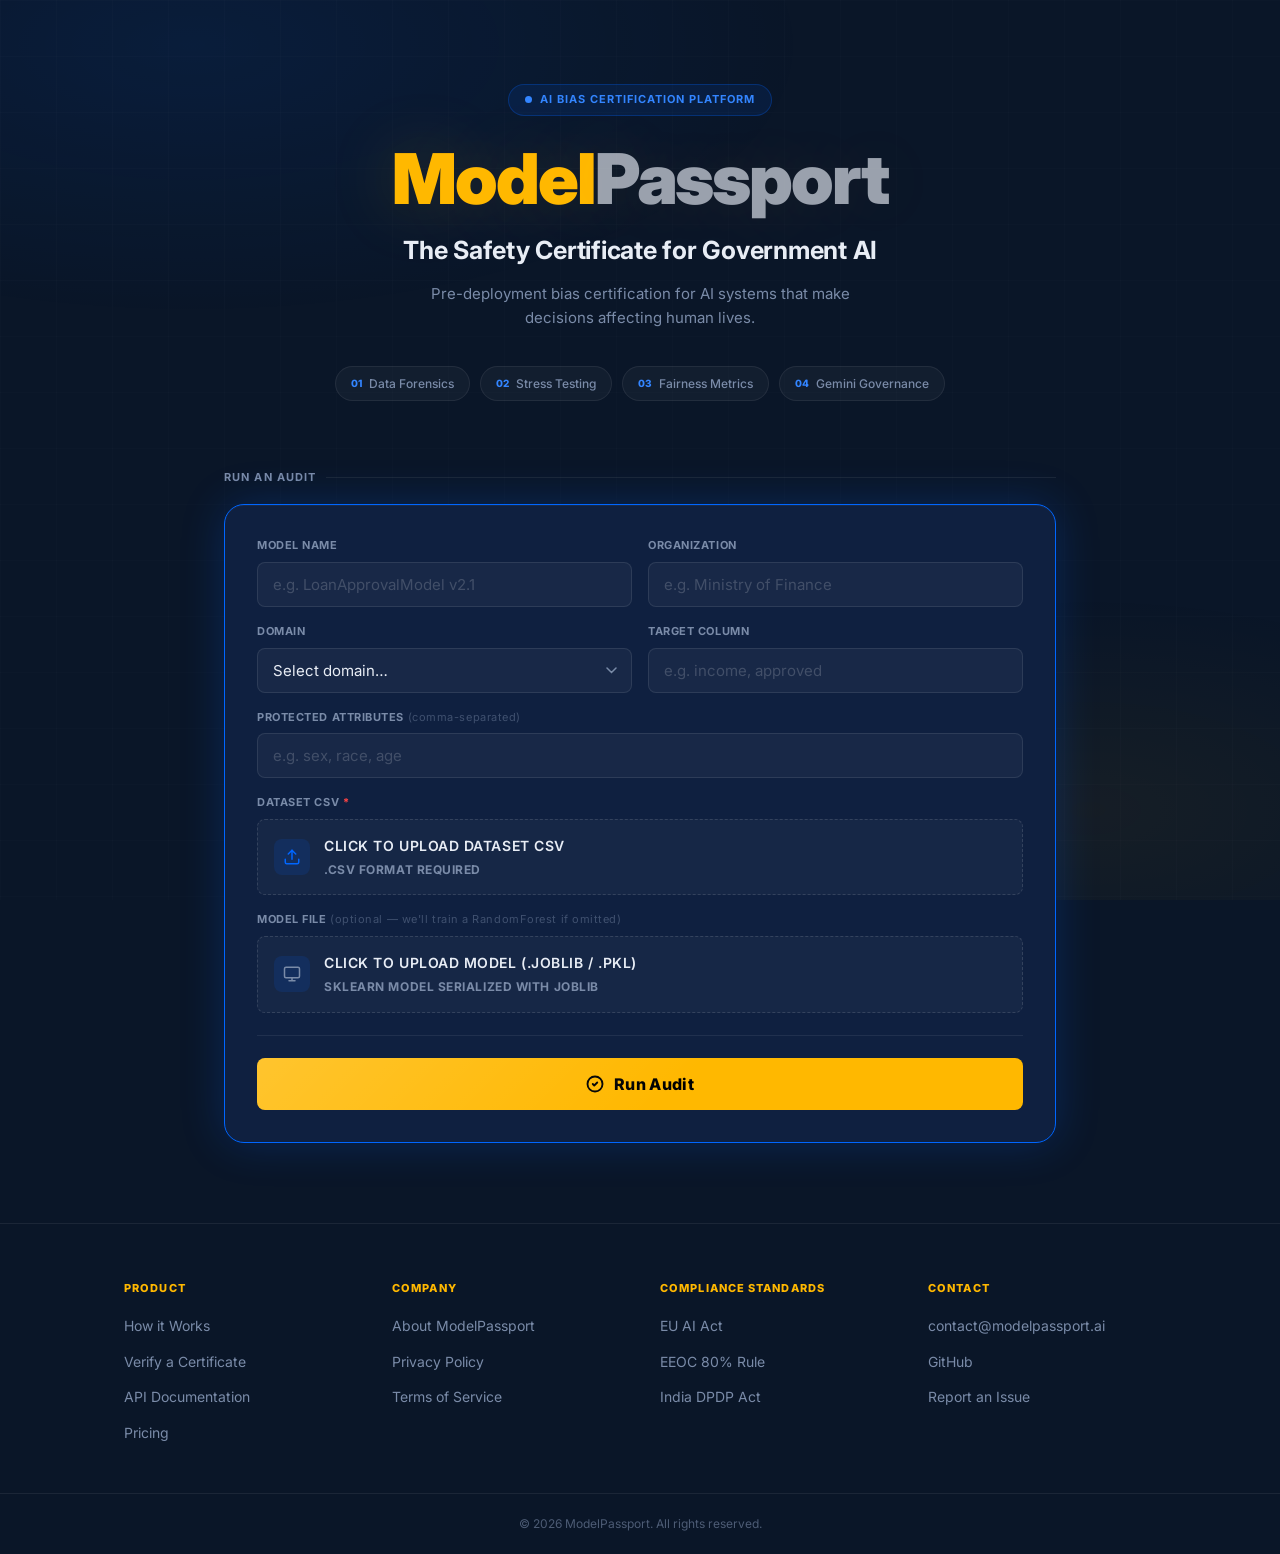
==== commit 431c923d: "feat:all frontend pages complete, backend validation + timeout added" ====
--- a/frontend/index.html
+++ b/frontend/index.html
@@ -1,44 +1,59 @@
 <!DOCTYPE html>
 <html lang="en">
+
 <head>
   <meta charset="UTF-8" />
   <meta name="viewport" content="width=device-width, initial-scale=1.0" />
   <title>ModelPassport — AI Bias Certification</title>
-  <meta name="description" content="Pre-deployment AI bias certification for government systems. ModelPassport's 4-layer audit pipeline detects bias before deployment." />
+  <meta name="description"
+    content="Pre-deployment AI bias certification for government systems. ModelPassport's 4-layer audit pipeline detects bias before deployment." />
 
   <link rel="preconnect" href="https://fonts.googleapis.com" />
   <link rel="preconnect" href="https://fonts.gstatic.com" crossorigin />
-  <link href="https://fonts.googleapis.com/css2?family=Inter:wght@300;400;500;600;700;800;900&family=JetBrains+Mono:wght@400;500;700&display=swap" rel="stylesheet" />
+  <link
+    href="https://fonts.googleapis.com/css2?family=Inter:wght@300;400;500;600;700;800;900&family=JetBrains+Mono:wght@400;500;700&display=swap"
+    rel="stylesheet" />
 
   <style>
     /* ─── Design Tokens ─────────────────────────────── */
     :root {
-      --navy:        #0A1628;
-      --navy-light:  #0D1F3C;
-      --navy-card:   #0F2040;
-      --blue:        #0066FF;
-      --blue-glow:   rgba(0,102,255,0.22);
-      --blue-soft:   rgba(0,102,255,0.08);
-      --blue-light:  #3385FF;
-      --gold:        #FFB800;
-      --gold-glow:   rgba(255,184,0,0.18);
-      --gold-soft:   rgba(255,184,0,0.07);
-      --success:     #00C48C;
-      --success-bg:  rgba(0,196,140,0.08);
-      --fail:        #FF4444;
-      --fail-bg:     rgba(255,68,68,0.08);
-      --text:        #E8EDF5;
-      --text-muted:  #7A8BA8;
-      --border:      rgba(255,255,255,0.07);
-      --r-sm:        8px;
-      --r:           14px;
-      --r-lg:        20px;
-      --ease:        0.25s cubic-bezier(.4,0,.2,1);
+      --navy: #0A1628;
+      --navy-light: #0D1F3C;
+      --navy-card: #0F2040;
+      --blue: #0066FF;
+      --blue-glow: rgba(0, 102, 255, 0.22);
+      --blue-soft: rgba(0, 102, 255, 0.08);
+      --blue-light: #3385FF;
+      --gold: #FFB800;
+      --gold-glow: rgba(255, 184, 0, 0.18);
+      --gold-soft: rgba(255, 184, 0, 0.07);
+      --success: #00C48C;
+      --success-bg: rgba(0, 196, 140, 0.08);
+      --fail: #FF4444;
+      --fail-bg: rgba(255, 68, 68, 0.08);
+      --text: #E8EDF5;
+      --text-muted: #7A8BA8;
+      --border: rgba(255, 255, 255, 0.07);
+      --r-sm: 8px;
+      --r: 14px;
+      --r-lg: 20px;
+      --ease: 0.25s cubic-bezier(.4, 0, .2, 1);
     }
 
     /* ─── Reset ─────────────────────────────────────── */
-    *, *::before, *::after { box-sizing: border-box; margin: 0; padding: 0; }
-    html { scroll-behavior: smooth; -webkit-font-smoothing: antialiased; }
+    *,
+    *::before,
+    *::after {
+      box-sizing: border-box;
+      margin: 0;
+      padding: 0;
+    }
+
+    html {
+      scroll-behavior: smooth;
+      -webkit-font-smoothing: antialiased;
+    }
+
     body {
       font-family: 'Inter', sans-serif;
       background: var(--navy);
@@ -47,7 +62,11 @@
       overflow-x: hidden;
       line-height: 1.6;
     }
-    ::selection { background: var(--blue); color: #fff; }
+
+    ::selection {
+      background: var(--blue);
+      color: #fff;
+    }
 
     /* ─── Background mesh ───────────────────────────── */
     body::before {
@@ -57,16 +76,29 @@
       pointer-events: none;
       z-index: 0;
       background-image:
-        radial-gradient(ellipse 80% 50% at 15% 5%,  rgba(0,102,255,.09)   0%, transparent 60%),
-        radial-gradient(ellipse 60% 40% at 85% 90%, rgba(255,184,0,.05)   0%, transparent 60%),
-        linear-gradient(rgba(255,255,255,.013) 1px, transparent 1px),
-        linear-gradient(90deg, rgba(255,255,255,.013) 1px, transparent 1px);
+        radial-gradient(ellipse 80% 50% at 15% 5%, rgba(0, 102, 255, .09) 0%, transparent 60%),
+        radial-gradient(ellipse 60% 40% at 85% 90%, rgba(255, 184, 0, .05) 0%, transparent 60%),
+        linear-gradient(rgba(255, 255, 255, .013) 1px, transparent 1px),
+        linear-gradient(90deg, rgba(255, 255, 255, .013) 1px, transparent 1px);
       background-size: 100% 100%, 100% 100%, 56px 56px, 56px 56px;
     }
 
     /* ─── Layout ─────────────────────────────────────── */
-    .wrap     { max-width: 880px;  margin: 0 auto; padding: 0 24px; position: relative; z-index: 1; }
-    .wrap--lg { max-width: 1080px; margin: 0 auto; padding: 0 24px; position: relative; z-index: 1; }
+    .wrap {
+      max-width: 880px;
+      margin: 0 auto;
+      padding: 0 24px;
+      position: relative;
+      z-index: 1;
+    }
+
+    .wrap--lg {
+      max-width: 1080px;
+      margin: 0 auto;
+      padding: 0 24px;
+      position: relative;
+      z-index: 1;
+    }
 
     .card {
       background: var(--navy-card);
@@ -75,9 +107,10 @@
       padding: 32px;
       backdrop-filter: blur(10px);
     }
+
     .card--blue {
       border-color: var(--blue);
-      box-shadow: 0 0 44px var(--blue-glow), inset 0 1px 0 rgba(255,255,255,.04);
+      box-shadow: 0 0 44px var(--blue-glow), inset 0 1px 0 rgba(255, 255, 255, .04);
     }
 
     /* ─── HERO ───────────────────────────────────────── */
@@ -92,8 +125,8 @@
       display: inline-flex;
       align-items: center;
       gap: 8px;
-      background: rgba(0,102,255,.1);
-      border: 1px solid rgba(0,102,255,.28);
+      background: rgba(0, 102, 255, .1);
+      border: 1px solid rgba(0, 102, 255, .28);
       border-radius: 100px;
       padding: 6px 16px;
       font-size: 11px;
@@ -105,14 +138,25 @@
     }
 
     .hero__pill-dot {
-      width: 7px; height: 7px;
+      width: 7px;
+      height: 7px;
       border-radius: 50%;
       background: var(--blue-light);
       animation: blink 2s ease-in-out infinite;
     }
+
     @keyframes blink {
-      0%,100% { opacity:1; transform:scale(1); }
-      50%      { opacity:.4; transform:scale(.75); }
+
+      0%,
+      100% {
+        opacity: 1;
+        transform: scale(1);
+      }
+
+      50% {
+        opacity: .4;
+        transform: scale(.75);
+      }
     }
 
     .hero__logo {
@@ -124,7 +168,11 @@
       margin-bottom: 16px;
       text-shadow: 0 0 70px var(--gold-glow);
     }
-    .hero__logo span { color: var(--text); opacity: .65; }
+
+    .hero__logo span {
+      color: var(--text);
+      opacity: .65;
+    }
 
     .hero__tagline {
       font-size: clamp(17px, 2.8vw, 25px);
@@ -132,6 +180,7 @@
       letter-spacing: -.01em;
       margin-bottom: 12px;
     }
+
     .hero__sub {
       font-size: 15px;
       color: var(--text-muted);
@@ -146,11 +195,12 @@
       gap: 10px;
       margin-top: 36px;
     }
+
     .hero__chip {
       display: inline-flex;
       align-items: center;
       gap: 7px;
-      background: rgba(255,255,255,.035);
+      background: rgba(255, 255, 255, .035);
       border: 1px solid var(--border);
       border-radius: 100px;
       padding: 7px 15px;
@@ -158,10 +208,17 @@
       font-weight: 500;
       color: var(--text-muted);
     }
-    .hero__chip-n { font-size: 10px; font-weight: 800; color: var(--blue-light); }
+
+    .hero__chip-n {
+      font-size: 10px;
+      font-weight: 800;
+      color: var(--blue-light);
+    }
 
     /* ─── FORM ───────────────────────────────────────── */
-    .form-section { padding-bottom: 80px; }
+    .form-section {
+      padding-bottom: 80px;
+    }
 
     .section-eyebrow {
       font-size: 11px;
@@ -174,12 +231,30 @@
       align-items: center;
       gap: 10px;
     }
-    .section-eyebrow::after { content:''; flex:1; height:1px; background:var(--border); }
-
-    .fgrid { display: grid; grid-template-columns: 1fr 1fr; gap: 16px; }
-    .fcol2 { grid-column: 1 / -1; }
-
-    .field { display: flex; flex-direction: column; gap: 7px; }
+
+    .section-eyebrow::after {
+      content: '';
+      flex: 1;
+      height: 1px;
+      background: var(--border);
+    }
+
+    .fgrid {
+      display: grid;
+      grid-template-columns: 1fr 1fr;
+      gap: 16px;
+    }
+
+    .fcol2 {
+      grid-column: 1 / -1;
+    }
+
+    .field {
+      display: flex;
+      flex-direction: column;
+      gap: 7px;
+    }
+
     .field label {
       font-size: 11px;
       font-weight: 700;
@@ -187,9 +262,11 @@
       text-transform: uppercase;
       color: var(--text-muted);
     }
-    .field input, .field select {
-      background: rgba(255,255,255,.038);
-      border: 1px solid rgba(255,255,255,.09);
+
+    .field input,
+    .field select {
+      background: rgba(255, 255, 255, .038);
+      border: 1px solid rgba(255, 255, 255, .09);
       border-radius: var(--r-sm);
       padding: 12px 15px;
       color: var(--text);
@@ -199,11 +276,17 @@
       outline: none;
       width: 100%;
     }
-    .field input::placeholder { color: rgba(255,255,255,.18); }
-    .field input:focus, .field select:focus {
+
+    .field input::placeholder {
+      color: rgba(255, 255, 255, .18);
+    }
+
+    .field input:focus,
+    .field select:focus {
       border-color: var(--blue);
       box-shadow: 0 0 0 3px var(--blue-glow);
     }
+
     .field select {
       appearance: none;
       cursor: pointer;
@@ -212,33 +295,68 @@
       background-position: right 14px center;
       padding-right: 38px;
     }
-    .field select option { background: var(--navy-card); color: var(--text); }
+
+    .field select option {
+      background: var(--navy-card);
+      color: var(--text);
+    }
 
     /* File upload */
     .uploader {
       display: flex;
       align-items: center;
       gap: 14px;
-      background: rgba(255,255,255,.032);
-      border: 1px dashed rgba(255,255,255,.13);
+      background: rgba(255, 255, 255, .032);
+      border: 1px dashed rgba(255, 255, 255, .13);
       border-radius: var(--r-sm);
       padding: 15px 16px;
       cursor: pointer;
       transition: border-color var(--ease), background var(--ease);
     }
-    .uploader:hover { border-color: var(--blue); background: var(--blue-soft); }
-    .uploader input[type="file"] { display: none; }
+
+    .uploader:hover {
+      border-color: var(--blue);
+      background: var(--blue-soft);
+    }
+
+    .uploader input[type="file"] {
+      display: none;
+    }
+
     .uploader__icon {
-      width: 36px; height: 36px;
-      background: rgba(0,102,255,.12);
+      width: 36px;
+      height: 36px;
+      background: rgba(0, 102, 255, .12);
       border-radius: var(--r-sm);
-      display: flex; align-items: center; justify-content: center;
+      display: flex;
+      align-items: center;
+      justify-content: center;
       flex-shrink: 0;
     }
-    .uploader__main { display: flex; flex-direction: column; gap: 3px; }
-    .uploader__title  { font-size: 14px; font-weight: 600; color: var(--text); }
-    .uploader__hint   { font-size: 12px; color: var(--text-muted); }
-    .uploader__chosen { font-size: 12px; font-family: 'JetBrains Mono', monospace; color: var(--success); font-weight: 600; }
+
+    .uploader__main {
+      display: flex;
+      flex-direction: column;
+      gap: 3px;
+    }
+
+    .uploader__title {
+      font-size: 14px;
+      font-weight: 600;
+      color: var(--text);
+    }
+
+    .uploader__hint {
+      font-size: 12px;
+      color: var(--text-muted);
+    }
+
+    .uploader__chosen {
+      font-size: 12px;
+      font-family: 'JetBrains Mono', monospace;
+      color: var(--success);
+      font-weight: 600;
+    }
 
     /* Error band */
     .form-err {
@@ -246,7 +364,7 @@
       align-items: flex-start;
       gap: 10px;
       background: var(--fail-bg);
-      border: 1px solid rgba(255,68,68,.28);
+      border: 1px solid rgba(255, 68, 68, .28);
       border-radius: var(--r-sm);
       padding: 13px 15px;
       font-size: 14px;
@@ -254,7 +372,10 @@
       font-weight: 500;
       margin-top: 14px;
     }
-    .form-err.on { display: flex; }
+
+    .form-err.on {
+      display: flex;
+    }
 
     /* Submit */
     .btn-run {
@@ -278,22 +399,35 @@
       overflow: hidden;
       transition: background var(--ease), transform var(--ease), box-shadow var(--ease);
     }
+
     .btn-run::before {
       content: '';
       position: absolute;
       inset: 0;
-      background: linear-gradient(135deg, rgba(255,255,255,.18) 0%, transparent 55%);
-    }
-    .btn-run:hover  { background:#ffc527; transform:translateY(-1px); box-shadow:0 8px 30px var(--gold-glow); }
-    .btn-run:active { transform:none; }
-
-    hr.divider { border: none; border-top: 1px solid var(--border); margin: 22px 0; }
+      background: linear-gradient(135deg, rgba(255, 255, 255, .18) 0%, transparent 55%);
+    }
+
+    .btn-run:hover {
+      background: #ffc527;
+      transform: translateY(-1px);
+      box-shadow: 0 8px 30px var(--gold-glow);
+    }
+
+    .btn-run:active {
+      transform: none;
+    }
+
+    hr.divider {
+      border: none;
+      border-top: 1px solid var(--border);
+      margin: 22px 0;
+    }
 
     /* ─── LOADING OVERLAY ────────────────────────────── */
     #overlay {
       position: fixed;
       inset: 0;
-      background: rgba(10,22,40,.97);
+      background: rgba(10, 22, 40, .97);
       backdrop-filter: blur(10px);
       display: none;
       flex-direction: column;
@@ -302,7 +436,10 @@
       gap: 28px;
       z-index: 9999;
     }
-    #overlay.on { display: flex; }
+
+    #overlay.on {
+      display: flex;
+    }
 
     .ov-brand {
       font-size: 20px;
@@ -313,19 +450,36 @@
     }
 
     .spinner {
-      width: 76px; height: 76px;
-    }
+      width: 76px;
+      height: 76px;
+    }
+
     .spinner svg {
-      width: 76px; height: 76px;
+      width: 76px;
+      height: 76px;
       animation: spin 1.15s linear infinite;
     }
-    @keyframes spin { to { transform:rotate(360deg); } }
-    .spin-track { fill:none; stroke:rgba(0,102,255,.14); stroke-width:3.5; }
-    .spin-arc   {
-      fill:none; stroke:var(--blue); stroke-width:3.5;
-      stroke-linecap:round;
-      stroke-dasharray:176; stroke-dashoffset:44;
-      filter:drop-shadow(0 0 7px var(--blue));
+
+    @keyframes spin {
+      to {
+        transform: rotate(360deg);
+      }
+    }
+
+    .spin-track {
+      fill: none;
+      stroke: rgba(0, 102, 255, .14);
+      stroke-width: 3.5;
+    }
+
+    .spin-arc {
+      fill: none;
+      stroke: var(--blue);
+      stroke-width: 3.5;
+      stroke-linecap: round;
+      stroke-dasharray: 176;
+      stroke-dashoffset: 44;
+      filter: drop-shadow(0 0 7px var(--blue));
     }
 
     #ovMsg {
@@ -335,9 +489,23 @@
       transition: opacity .35s;
     }
 
-    .ov-dots { display:flex; gap:8px; }
-    .ov-dot  { width:8px; height:8px; border-radius:50%; background:rgba(255,255,255,.1); transition:background .35s; }
-    .ov-dot.on { background:var(--blue); box-shadow:0 0 8px var(--blue); }
+    .ov-dots {
+      display: flex;
+      gap: 8px;
+    }
+
+    .ov-dot {
+      width: 8px;
+      height: 8px;
+      border-radius: 50%;
+      background: rgba(255, 255, 255, .1);
+      transition: background .35s;
+    }
+
+    .ov-dot.on {
+      background: var(--blue);
+      box-shadow: 0 0 8px var(--blue);
+    }
 
     /* ─── RESULTS ─────────────────────────────────────── */
     #results {
@@ -345,14 +513,29 @@
       padding-bottom: 90px;
       animation: slideUp .55s ease both;
     }
-    #results.on { display: block; }
+
+    #results.on {
+      display: block;
+    }
+
     @keyframes slideUp {
-      from { opacity:0; transform:translateY(22px); }
-      to   { opacity:1; transform:translateY(0); }
+      from {
+        opacity: 0;
+        transform: translateY(22px);
+      }
+
+      to {
+        opacity: 1;
+        transform: translateY(0);
+      }
     }
 
     /* Badge */
-    .badge-wrap { text-align:center; margin-bottom: 48px; }
+    .badge-wrap {
+      text-align: center;
+      margin-bottom: 48px;
+    }
+
     .cert-badge {
       display: inline-flex;
       flex-direction: column;
@@ -364,29 +547,48 @@
       position: relative;
       overflow: hidden;
     }
+
     .cert-badge::before {
-      content:'';
-      position:absolute; inset:0;
-      opacity:.07;
+      content: '';
+      position: absolute;
+      inset: 0;
+      opacity: .07;
       background: radial-gradient(ellipse at center, currentColor 0%, transparent 70%);
     }
-    .cert-badge--ok   { border-color:var(--success); color:var(--success); }
-    .cert-badge--cond { border-color:var(--gold);    color:var(--gold);    }
-    .cert-badge--no   { border-color:var(--fail);    color:var(--fail);    }
-
-    .cert-badge__ico   { font-size:34px; line-height:1; }
+
+    .cert-badge--ok {
+      border-color: var(--success);
+      color: var(--success);
+    }
+
+    .cert-badge--cond {
+      border-color: var(--gold);
+      color: var(--gold);
+    }
+
+    .cert-badge--no {
+      border-color: var(--fail);
+      color: var(--fail);
+    }
+
+    .cert-badge__ico {
+      font-size: 34px;
+      line-height: 1;
+    }
+
     .cert-badge__title {
       font-size: 26px;
       font-weight: 900;
       letter-spacing: .06em;
       text-transform: uppercase;
     }
+
     .cert-badge__id {
-      font-family:'JetBrains Mono', monospace;
-      font-size:13px;
-      opacity:.6;
-      font-weight:500;
-      margin-top:3px;
+      font-family: 'JetBrains Mono', monospace;
+      font-size: 13px;
+      opacity: .6;
+      font-weight: 500;
+      margin-top: 3px;
     }
 
     /* Score + layers */
@@ -407,105 +609,302 @@
       padding: 32px 20px;
       text-align: center;
     }
-    .ring-card__lbl { font-size:11px; font-weight:700; letter-spacing:.07em; text-transform:uppercase; color:var(--text-muted); }
-
-    .ring-wrap { position:relative; width:136px; height:136px; }
-    .ring-wrap svg { width:136px; height:136px; transform:rotate(-90deg); }
-    .ring-track { fill:none; stroke:rgba(255,255,255,.055); stroke-width:8; }
-    .ring-fill  { fill:none; stroke-width:8; stroke-linecap:round; stroke-dasharray:339; stroke-dashoffset:339; transition:stroke-dashoffset 1.55s cubic-bezier(.4,0,.2,1), stroke .4s; filter:drop-shadow(0 0 6px currentColor); }
-    .ring-val   { position:absolute; inset:0; display:flex; flex-direction:column; align-items:center; justify-content:center; gap:2px; }
-    .ring-num   { font-size:34px; font-weight:900; line-height:1; letter-spacing:-.02em; }
-    .ring-sub   { font-size:10px; font-weight:700; letter-spacing:.08em; text-transform:uppercase; color:var(--text-muted); }
+
+    .ring-card__lbl {
+      font-size: 11px;
+      font-weight: 700;
+      letter-spacing: .07em;
+      text-transform: uppercase;
+      color: var(--text-muted);
+    }
+
+    .ring-wrap {
+      position: relative;
+      width: 136px;
+      height: 136px;
+    }
+
+    .ring-wrap svg {
+      width: 136px;
+      height: 136px;
+      transform: rotate(-90deg);
+    }
+
+    .ring-track {
+      fill: none;
+      stroke: rgba(255, 255, 255, .055);
+      stroke-width: 8;
+    }
+
+    .ring-fill {
+      fill: none;
+      stroke-width: 8;
+      stroke-linecap: round;
+      stroke-dasharray: 339;
+      stroke-dashoffset: 339;
+      transition: stroke-dashoffset 1.55s cubic-bezier(.4, 0, .2, 1), stroke .4s;
+      filter: drop-shadow(0 0 6px currentColor);
+    }
+
+    .ring-val {
+      position: absolute;
+      inset: 0;
+      display: flex;
+      flex-direction: column;
+      align-items: center;
+      justify-content: center;
+      gap: 2px;
+    }
+
+    .ring-num {
+      font-size: 34px;
+      font-weight: 900;
+      line-height: 1;
+      letter-spacing: -.02em;
+    }
+
+    .ring-sub {
+      font-size: 10px;
+      font-weight: 700;
+      letter-spacing: .08em;
+      text-transform: uppercase;
+      color: var(--text-muted);
+    }
 
     /* Layer cards */
-    .layers { display:grid; grid-template-columns:1fr 1fr; gap:12px; }
+    .layers {
+      display: grid;
+      grid-template-columns: 1fr 1fr;
+      gap: 12px;
+    }
+
     .lcard {
       padding: 18px;
       border-radius: var(--r);
       border: 1px solid var(--border);
-      background: rgba(255,255,255,.025);
+      background: rgba(255, 255, 255, .025);
       transition: border-color var(--ease), transform var(--ease);
     }
-    .lcard:hover { border-color:rgba(255,255,255,.11); transform:translateY(-2px); }
-    .lcard__head { display:flex; align-items:center; justify-content:space-between; margin-bottom:12px; }
-    .lcard__name { font-size:10px; font-weight:700; letter-spacing:.09em; text-transform:uppercase; color:var(--text-muted); }
-    .lcard__tag  { font-size:10px; font-weight:700; letter-spacing:.05em; text-transform:uppercase; padding:3px 9px; border-radius:100px; }
-    .tag-pass    { color:var(--success); background:var(--success-bg); }
-    .tag-fail    { color:var(--fail);    background:var(--fail-bg);    }
-    .tag-warn    { color:var(--gold);    background:var(--gold-soft);  }
-    .tag-ok      { color:var(--blue-light); background:var(--blue-soft); }
-    .lcard__val  { font-size:30px; font-weight:900; line-height:1; letter-spacing:-.02em; margin-bottom:8px; }
-    .lcard__bar  { height:4px; background:rgba(255,255,255,.055); border-radius:100px; overflow:hidden; }
-    .lcard__fill { height:100%; border-radius:100px; transition:width 1.35s cubic-bezier(.4,0,.2,1); }
+
+    .lcard:hover {
+      border-color: rgba(255, 255, 255, .11);
+      transform: translateY(-2px);
+    }
+
+    .lcard__head {
+      display: flex;
+      align-items: center;
+      justify-content: space-between;
+      margin-bottom: 12px;
+    }
+
+    .lcard__name {
+      font-size: 10px;
+      font-weight: 700;
+      letter-spacing: .09em;
+      text-transform: uppercase;
+      color: var(--text-muted);
+    }
+
+    .lcard__tag {
+      font-size: 10px;
+      font-weight: 700;
+      letter-spacing: .05em;
+      text-transform: uppercase;
+      padding: 3px 9px;
+      border-radius: 100px;
+    }
+
+    .tag-pass {
+      color: var(--success);
+      background: var(--success-bg);
+    }
+
+    .tag-fail {
+      color: var(--fail);
+      background: var(--fail-bg);
+    }
+
+    .tag-warn {
+      color: var(--gold);
+      background: var(--gold-soft);
+    }
+
+    .tag-ok {
+      color: var(--blue-light);
+      background: var(--blue-soft);
+    }
+
+    .lcard__val {
+      font-size: 30px;
+      font-weight: 900;
+      line-height: 1;
+      letter-spacing: -.02em;
+      margin-bottom: 8px;
+    }
+
+    .lcard__bar {
+      height: 4px;
+      background: rgba(255, 255, 255, .055);
+      border-radius: 100px;
+      overflow: hidden;
+    }
+
+    .lcard__fill {
+      height: 100%;
+      border-radius: 100px;
+      transition: width 1.35s cubic-bezier(.4, 0, .2, 1);
+    }
 
     /* Narrative, warnings, checklist */
-    .blk { margin-bottom:20px; }
+    .blk {
+      margin-bottom: 20px;
+    }
 
     .blk__lbl {
-      font-size:11px; font-weight:700; letter-spacing:.09em; text-transform:uppercase;
-      color:var(--text-muted); margin-bottom:14px;
-      display:flex; align-items:center; gap:9px;
-    }
-    .blk__dot { width:6px; height:6px; border-radius:50%; }
-
-    .narrative { font-size:15px; line-height:1.85; color:rgba(232,237,245,.82); }
-
-    .warn-list { display:flex; flex-direction:column; gap:8px; }
+      font-size: 11px;
+      font-weight: 700;
+      letter-spacing: .09em;
+      text-transform: uppercase;
+      color: var(--text-muted);
+      margin-bottom: 14px;
+      display: flex;
+      align-items: center;
+      gap: 9px;
+    }
+
+    .blk__dot {
+      width: 6px;
+      height: 6px;
+      border-radius: 50%;
+    }
+
+    .narrative {
+      font-size: 15px;
+      line-height: 1.85;
+      color: rgba(232, 237, 245, .82);
+    }
+
+    .warn-list {
+      display: flex;
+      flex-direction: column;
+      gap: 8px;
+    }
+
     .warn-item {
-      display:flex; align-items:flex-start; gap:10px;
-      padding:11px 14px;
-      background:var(--fail-bg);
-      border-left:3px solid var(--fail);
+      display: flex;
+      align-items: flex-start;
+      gap: 10px;
+      padding: 11px 14px;
+      background: var(--fail-bg);
+      border-left: 3px solid var(--fail);
       border-radius: 0 var(--r-sm) var(--r-sm) 0;
-      font-size:14px;
-    }
-    .warn-item__ico { color:var(--fail); flex-shrink:0; margin-top:2px; }
+      font-size: 14px;
+    }
+
+    .warn-item__ico {
+      color: var(--fail);
+      flex-shrink: 0;
+      margin-top: 2px;
+    }
 
     .empty-ok {
-      display:flex; align-items:center; gap:10px;
-      padding:14px; background:var(--success-bg); border-radius:var(--r-sm);
-      font-size:14px; color:var(--success); font-weight:500;
-    }
-
-    .checklist { display:flex; flex-direction:column; gap:10px; }
+      display: flex;
+      align-items: center;
+      gap: 10px;
+      padding: 14px;
+      background: var(--success-bg);
+      border-radius: var(--r-sm);
+      font-size: 14px;
+      color: var(--success);
+      font-weight: 500;
+    }
+
+    .checklist {
+      display: flex;
+      flex-direction: column;
+      gap: 10px;
+    }
+
     .chk-item {
-      display:flex; align-items:flex-start; gap:14px;
-      padding:13px 15px;
-      background:var(--gold-soft);
-      border:1px solid rgba(255,184,0,.11);
-      border-radius:var(--r-sm);
-      font-size:14px;
-    }
-    .chk-num { font-size:11px; font-weight:800; font-family:'JetBrains Mono',monospace; color:var(--gold); min-width:22px; padding-top:1px; }
+      display: flex;
+      align-items: flex-start;
+      gap: 14px;
+      padding: 13px 15px;
+      background: var(--gold-soft);
+      border: 1px solid rgba(255, 184, 0, .11);
+      border-radius: var(--r-sm);
+      font-size: 14px;
+    }
+
+    .chk-num {
+      font-size: 11px;
+      font-weight: 800;
+      font-family: 'JetBrains Mono', monospace;
+      color: var(--gold);
+      min-width: 22px;
+      padding-top: 1px;
+    }
 
     /* Actions row */
-    .actions { display:flex; gap:12px; flex-wrap:wrap; }
+    .actions {
+      display: flex;
+      gap: 12px;
+      flex-wrap: wrap;
+    }
 
     .verify-box {
-      flex:1; min-width:260px;
-      padding:17px 18px;
-      background:var(--blue-soft);
-      border:1px solid rgba(0,102,255,.2);
-      border-radius:var(--r-sm);
-    }
-    .verify-box__lbl { font-size:11px; font-weight:700; letter-spacing:.07em; text-transform:uppercase; color:var(--text-muted); margin-bottom:5px; }
-    .verify-box a { font-family:'JetBrains Mono',monospace; font-size:13px; color:var(--blue-light); text-decoration:none; font-weight:500; word-break:break-all; }
-    .verify-box a:hover { text-decoration:underline; }
+      flex: 1;
+      min-width: 260px;
+      padding: 17px 18px;
+      background: var(--blue-soft);
+      border: 1px solid rgba(0, 102, 255, .2);
+      border-radius: var(--r-sm);
+    }
+
+    .verify-box__lbl {
+      font-size: 11px;
+      font-weight: 700;
+      letter-spacing: .07em;
+      text-transform: uppercase;
+      color: var(--text-muted);
+      margin-bottom: 5px;
+    }
+
+    .verify-box a {
+      font-family: 'JetBrains Mono', monospace;
+      font-size: 13px;
+      color: var(--blue-light);
+      text-decoration: none;
+      font-weight: 500;
+      word-break: break-all;
+    }
+
+    .verify-box a:hover {
+      text-decoration: underline;
+    }
 
     .btn-dl {
-      display:flex; align-items:center; gap:10px;
-      padding:17px 26px;
-      background:transparent;
-      border:1px solid var(--gold);
-      border-radius:var(--r-sm);
-      color:var(--gold);
-      font-family:'Inter',sans-serif;
-      font-size:14px; font-weight:700;
-      cursor:pointer;
-      transition:background var(--ease), box-shadow var(--ease);
-      white-space:nowrap;
-    }
-    .btn-dl:hover { background:var(--gold-glow); box-shadow:0 0 22px var(--gold-glow); }
+      display: flex;
+      align-items: center;
+      gap: 10px;
+      padding: 17px 26px;
+      background: transparent;
+      border: 1px solid var(--gold);
+      border-radius: var(--r-sm);
+      color: var(--gold);
+      font-family: 'Inter', sans-serif;
+      font-size: 14px;
+      font-weight: 700;
+      cursor: pointer;
+      transition: background var(--ease), box-shadow var(--ease);
+      white-space: nowrap;
+    }
+
+    .btn-dl:hover {
+      background: var(--gold-glow);
+      box-shadow: 0 0 22px var(--gold-glow);
+    }
 
     /* ─── FOOTER ─────────────────────────────────────── */
     .site-footer {
@@ -531,53 +930,373 @@
       margin-bottom: 16px;
     }
 
-    .footer-col ul { list-style: none; display: flex; flex-direction: column; gap: 10px; }
+    .footer-col ul {
+      list-style: none;
+      display: flex;
+      flex-direction: column;
+      gap: 10px;
+    }
+
     .footer-col ul li a {
       font-size: 14px;
       color: var(--text-muted);
       text-decoration: none;
       transition: color var(--ease);
     }
-    .footer-col ul li a:hover { color: var(--text); }
+
+    .footer-col ul li a:hover {
+      color: var(--text);
+    }
 
     .footer-col ul li a.link-muted {
       font-size: 13px;
-      color: rgba(122,139,168,.55);
+      color: rgba(122, 139, 168, .55);
       cursor: default;
     }
-    .footer-col ul li a.link-muted:hover { color: rgba(122,139,168,.55); }
+
+    .footer-col ul li a.link-muted:hover {
+      color: rgba(122, 139, 168, .55);
+    }
 
     .footer-bar {
       border-top: 1px solid var(--border);
       padding: 20px 0;
       text-align: center;
     }
-    .footer-bar p { font-size: 12px; color: rgba(122,139,168,.6); }
+
+    .footer-bar p {
+      font-size: 12px;
+      color: rgba(122, 139, 168, .6);
+    }
 
     @media(max-width:680px) {
-      .footer-grid { grid-template-columns: 1fr 1fr; gap: 28px; }
-    }
+      .footer-grid {
+        grid-template-columns: 1fr 1fr;
+        gap: 28px;
+      }
+    }
+
     @media(max-width:400px) {
-      .footer-grid { grid-template-columns: 1fr; }
+      .footer-grid {
+        grid-template-columns: 1fr;
+      }
     }
 
     /* ─── Responsive ─────────────────────────────────── */
-    @media(max-width:680px){
-      .fgrid, .score-row, .layers { grid-template-columns:1fr; }
-      .cert-badge { padding:20px 26px; }
-      .cert-badge__title { font-size:19px; }
-      .hero { padding:52px 0 48px; }
-      .card { padding:20px; }
-    }
-
-    /* ─── Print ──────────────────────────────────────── */
+
+    /* ─ Tablet (768px) ─ */
+    @media(max-width:768px) {
+      .hero {
+        padding: 56px 0 44px;
+      }
+
+      .hero__logo {
+        font-size: clamp(34px, 8vw, 52px);
+      }
+
+      .hero__tagline {
+        font-size: clamp(15px, 3.5vw, 20px);
+      }
+
+      .fgrid {
+        grid-template-columns: 1fr;
+      }
+
+      .fcol2 {
+        grid-column: 1;
+      }
+
+      .score-row {
+        grid-template-columns: 1fr;
+      }
+
+      .layers {
+        grid-template-columns: 1fr 1fr;
+      }
+
+      .cert-badge {
+        padding: 22px 30px;
+      }
+
+      .cert-badge__title {
+        font-size: 20px;
+      }
+
+      .cert-badge__ico {
+        font-size: 28px;
+      }
+
+      .card {
+        padding: 22px;
+      }
+
+      .actions {
+        flex-direction: column;
+      }
+
+      .verify-box {
+        min-width: 0;
+      }
+
+      .footer-grid {
+        grid-template-columns: 1fr 1fr;
+        gap: 28px;
+      }
+
+      .btn-run,
+      .btn-dl {
+        min-height: 48px;
+      }
+    }
+
+    /* ─ Phone (480px) ─ */
+    @media(max-width:480px) {
+
+      .wrap,
+      .wrap--lg {
+        padding: 0 16px;
+      }
+
+      .hero {
+        padding: 44px 0 36px;
+      }
+
+      .hero__logo {
+        font-size: clamp(30px, 9vw, 44px);
+      }
+
+      .hero__tagline {
+        font-size: 15px;
+      }
+
+      .hero__sub {
+        font-size: 13px;
+      }
+
+      .hero__pill {
+        font-size: 10px;
+      }
+
+      .hero__chips {
+        gap: 8px;
+      }
+
+      .hero__chip {
+        font-size: 11px;
+        padding: 5px 11px;
+      }
+
+      .card {
+        padding: 16px;
+      }
+
+      .field input,
+      .field select {
+        font-size: 16px;
+      }
+
+      .btn-run {
+        font-size: 15px;
+        min-height: 52px;
+      }
+
+      .layers {
+        grid-template-columns: 1fr;
+      }
+
+      .score-row {
+        gap: 14px;
+      }
+
+      .ring-wrap {
+        width: 110px;
+        height: 110px;
+      }
+
+      .ring-wrap svg {
+        width: 110px;
+        height: 110px;
+      }
+
+      .ring-num {
+        font-size: 26px;
+      }
+
+      .cert-badge {
+        padding: 18px 22px;
+      }
+
+      .cert-badge__title {
+        font-size: 16px;
+      }
+
+      .cert-badge__ico {
+        font-size: 24px;
+      }
+
+      .cert-badge__id {
+        font-size: 11px;
+      }
+
+      .lcard__val {
+        font-size: 24px;
+      }
+
+      .footer-grid {
+        grid-template-columns: 1fr;
+        gap: 24px;
+      }
+
+      .btn-dl {
+        width: 100%;
+        justify-content: center;
+        min-height: 48px;
+      }
+    }
+
+    /* ─ Small Phone (375px) ─ */
+    @media(max-width:375px) {
+
+      .wrap,
+      .wrap--lg {
+        padding: 0 12px;
+      }
+
+      .hero {
+        padding: 36px 0 28px;
+      }
+
+      .hero__logo {
+        font-size: clamp(26px, 10vw, 38px);
+      }
+
+      .hero__tagline {
+        font-size: 14px;
+      }
+
+      .hero__sub {
+        font-size: 12px;
+      }
+
+      .hero__pill {
+        font-size: 9px;
+        padding: 5px 12px;
+      }
+
+      .hero__chips {
+        gap: 6px;
+      }
+
+      .hero__chip {
+        font-size: 10px;
+        padding: 5px 9px;
+      }
+
+      .card {
+        padding: 14px;
+      }
+
+      .btn-run {
+        font-size: 14px;
+        min-height: 52px;
+      }
+
+      .btn-dl {
+        min-height: 52px;
+        font-size: 13px;
+      }
+
+      .field input,
+      .field select {
+        font-size: 16px;
+        min-height: 44px;
+        padding: 11px 12px;
+      }
+
+      .uploader {
+        padding: 12px;
+      }
+
+      .uploader__icon {
+        width: 30px;
+        height: 30px;
+      }
+
+      .cert-badge {
+        padding: 14px 16px;
+      }
+
+      .cert-badge__title {
+        font-size: 14px;
+        letter-spacing: .04em;
+      }
+
+      .cert-badge__ico {
+        font-size: 20px;
+      }
+
+      .cert-badge__id {
+        font-size: 10px;
+      }
+
+      .lcard__val {
+        font-size: 22px;
+      }
+
+      .ring-wrap {
+        width: 100px;
+        height: 100px;
+      }
+
+      .ring-wrap svg {
+        width: 100px;
+        height: 100px;
+      }
+
+      .ring-num {
+        font-size: 23px;
+      }
+
+      .layers {
+        grid-template-columns: 1fr;
+      }
+
+      .section-eyebrow {
+        font-size: 10px;
+      }
+
+      .footer-col__title {
+        font-size: 10px;
+      }
+
+      .footer-col ul li a {
+        font-size: 13px;
+      }
+    }
+
+    /* ─── Print (main page) ──────────────────────────── */
     @media print {
-      body { background:#fff; color:#000; }
-      header, .form-section, footer, .btn-dl, #overlay, #audit-form-card { display:none!important; }
-      #results { display:block!important; }
+      body {
+        background: #fff;
+        color: #000;
+      }
+
+      header,
+      .form-section,
+      footer,
+      .btn-dl,
+      #overlay,
+      #audit-form-card {
+        display: none !important;
+      }
+
+      #results {
+        display: block !important;
+      }
     }
   </style>
 </head>
+
 <body>
 
   <!-- ══════════════════════════════════════════════════
@@ -587,16 +1306,16 @@
     <div class="ov-brand">ModelPassport</div>
     <div class="spinner">
       <svg viewBox="0 0 76 76">
-        <circle class="spin-track" cx="38" cy="38" r="32"/>
-        <circle class="spin-arc"   cx="38" cy="38" r="32"/>
+        <circle class="spin-track" cx="38" cy="38" r="32" />
+        <circle class="spin-arc" cx="38" cy="38" r="32" />
       </svg>
     </div>
     <div id="ovMsg">Analyzing data forensics...</div>
     <div class="ov-dots" id="ovDots">
       <div class="ov-dot on" id="od0"></div>
-      <div class="ov-dot"    id="od1"></div>
-      <div class="ov-dot"    id="od2"></div>
-      <div class="ov-dot"    id="od3"></div>
+      <div class="ov-dot" id="od1"></div>
+      <div class="ov-dot" id="od2"></div>
+      <div class="ov-dot" id="od3"></div>
     </div>
   </div>
 
@@ -612,7 +1331,8 @@
         </div>
         <h1 class="hero__logo">Model<span>Passport</span></h1>
         <p class="hero__tagline">The Safety Certificate for Government AI</p>
-        <p class="hero__sub">Pre-deployment bias certification for AI systems that make decisions affecting human lives.</p>
+        <p class="hero__sub">Pre-deployment bias certification for AI systems that make decisions affecting human lives.
+        </p>
         <div class="hero__chips">
           <div class="hero__chip"><span class="hero__chip-n">01</span> Data Forensics</div>
           <div class="hero__chip"><span class="hero__chip-n">02</span> Stress Testing</div>
@@ -636,12 +1356,14 @@
 
               <div class="field">
                 <label for="modelName">Model Name</label>
-                <input id="modelName" name="model_name" type="text" placeholder="e.g. LoanApprovalModel v2.1" required />
+                <input id="modelName" name="model_name" type="text" placeholder="e.g. LoanApprovalModel v2.1"
+                  required />
               </div>
 
               <div class="field">
                 <label for="organization">Organization</label>
-                <input id="organization" name="organization" type="text" placeholder="e.g. Ministry of Finance" required />
+                <input id="organization" name="organization" type="text" placeholder="e.g. Ministry of Finance"
+                  required />
               </div>
 
               <div class="field">
@@ -657,12 +1379,15 @@
 
               <div class="field">
                 <label for="targetColumn">Target Column</label>
-                <input id="targetColumn" name="target_column" type="text" placeholder="e.g. income, approved" required />
+                <input id="targetColumn" name="target_column" type="text" placeholder="e.g. income, approved"
+                  required />
               </div>
 
               <div class="field fcol2">
-                <label for="protectedAttrs">Protected Attributes <span style="opacity:.45;font-weight:400;text-transform:none">(comma-separated)</span></label>
-                <input id="protectedAttrs" name="protected_attributes" type="text" placeholder="e.g. sex, race, age" required />
+                <label for="protectedAttrs">Protected Attributes <span
+                    style="opacity:.45;font-weight:400;text-transform:none">(comma-separated)</span></label>
+                <input id="protectedAttrs" name="protected_attributes" type="text" placeholder="e.g. sex, race, age"
+                  required />
               </div>
 
               <!-- Dataset upload -->
@@ -671,30 +1396,36 @@
                 <label class="uploader" for="datasetFile">
                   <input type="file" id="datasetFile" name="dataset_file" accept=".csv" required />
                   <div class="uploader__icon">
-                    <svg width="18" height="18" viewBox="0 0 24 24" fill="none" stroke="#0066FF" stroke-width="2" stroke-linecap="round" stroke-linejoin="round">
-                      <path d="M21 15v4a2 2 0 01-2 2H5a2 2 0 01-2-2v-4"/><polyline points="17 8 12 3 7 8"/><line x1="12" y1="3" x2="12" y2="15"/>
+                    <svg width="18" height="18" viewBox="0 0 24 24" fill="none" stroke="#0066FF" stroke-width="2"
+                      stroke-linecap="round" stroke-linejoin="round">
+                      <path d="M21 15v4a2 2 0 01-2 2H5a2 2 0 01-2-2v-4" />
+                      <polyline points="17 8 12 3 7 8" />
+                      <line x1="12" y1="3" x2="12" y2="15" />
                     </svg>
                   </div>
                   <div class="uploader__main">
                     <span class="uploader__title" id="csv-label">Click to upload dataset CSV</span>
-                    <span class="uploader__hint"  id="csv-hint">.csv format required</span>
+                    <span class="uploader__hint" id="csv-hint">.csv format required</span>
                   </div>
                 </label>
               </div>
 
               <!-- Model upload (optional) -->
               <div class="field fcol2">
-                <label>Model File <span style="opacity:.45;font-weight:400;text-transform:none">(optional — we'll train a RandomForest if omitted)</span></label>
+                <label>Model File <span style="opacity:.45;font-weight:400;text-transform:none">(optional — we'll train
+                    a RandomForest if omitted)</span></label>
                 <label class="uploader" for="modelFile">
                   <input type="file" id="modelFile" name="model_file" accept=".joblib,.pkl" />
                   <div class="uploader__icon">
-                    <svg width="18" height="18" viewBox="0 0 24 24" fill="none" stroke="#7A8BA8" stroke-width="2" stroke-linecap="round" stroke-linejoin="round">
-                      <rect x="2" y="3" width="20" height="14" rx="2"/><path d="M8 21h8M12 17v4"/>
+                    <svg width="18" height="18" viewBox="0 0 24 24" fill="none" stroke="#7A8BA8" stroke-width="2"
+                      stroke-linecap="round" stroke-linejoin="round">
+                      <rect x="2" y="3" width="20" height="14" rx="2" />
+                      <path d="M8 21h8M12 17v4" />
                     </svg>
                   </div>
                   <div class="uploader__main">
                     <span class="uploader__title" id="mdl-label">Click to upload model (.joblib / .pkl)</span>
-                    <span class="uploader__hint"  id="mdl-hint">sklearn model serialized with joblib</span>
+                    <span class="uploader__hint" id="mdl-hint">sklearn model serialized with joblib</span>
                   </div>
                 </label>
               </div>
@@ -704,15 +1435,20 @@
             <hr class="divider" />
 
             <div id="formErr" class="form-err" role="alert">
-              <svg width="17" height="17" viewBox="0 0 24 24" fill="none" stroke="currentColor" stroke-width="2" stroke-linecap="round" stroke-linejoin="round" style="flex-shrink:0;margin-top:1px">
-                <circle cx="12" cy="12" r="10"/><line x1="12" y1="8" x2="12" y2="12"/><line x1="12" y1="16" x2="12.01" y2="16"/>
+              <svg width="17" height="17" viewBox="0 0 24 24" fill="none" stroke="currentColor" stroke-width="2"
+                stroke-linecap="round" stroke-linejoin="round" style="flex-shrink:0;margin-top:1px">
+                <circle cx="12" cy="12" r="10" />
+                <line x1="12" y1="8" x2="12" y2="12" />
+                <line x1="12" y1="16" x2="12.01" y2="16" />
               </svg>
               <span id="formErrTxt">Something went wrong.</span>
             </div>
 
             <button type="submit" class="btn-run" id="submitBtn">
-              <svg width="18" height="18" viewBox="0 0 24 24" fill="none" stroke="currentColor" stroke-width="2.5" stroke-linecap="round" stroke-linejoin="round">
-                <path d="M9 12l2 2 4-4"/><path d="M12 2a10 10 0 1 0 0 20A10 10 0 0 0 12 2z"/>
+              <svg width="18" height="18" viewBox="0 0 24 24" fill="none" stroke="currentColor" stroke-width="2.5"
+                stroke-linecap="round" stroke-linejoin="round">
+                <path d="M9 12l2 2 4-4" />
+                <path d="M12 2a10 10 0 1 0 0 20A10 10 0 0 0 12 2z" />
               </svg>
               Run Audit
             </button>
@@ -730,9 +1466,9 @@
         <!-- Certification Badge -->
         <div class="badge-wrap">
           <div class="cert-badge" id="certBadge">
-            <div class="cert-badge__ico"   id="certIco">—</div>
+            <div class="cert-badge__ico" id="certIco">—</div>
             <div class="cert-badge__title" id="certTitle">—</div>
-            <div class="cert-badge__id"    id="certId">—</div>
+            <div class="cert-badge__id" id="certId">—</div>
           </div>
         </div>
 
@@ -742,8 +1478,8 @@
             <div class="ring-card__lbl">Overall Score</div>
             <div class="ring-wrap">
               <svg viewBox="0 0 120 120">
-                <circle class="ring-track" cx="60" cy="60" r="54"/>
-                <circle class="ring-fill"  cx="60" cy="60" r="54" id="ringFill" stroke="var(--blue)"/>
+                <circle class="ring-track" cx="60" cy="60" r="54" />
+                <circle class="ring-fill" cx="60" cy="60" r="54" id="ringFill" stroke="var(--blue)" />
               </svg>
               <div class="ring-val">
                 <div class="ring-num" id="ringNum">—</div>
@@ -759,7 +1495,9 @@
                 <span class="lcard__tag" id="fs-tag">—</span>
               </div>
               <div class="lcard__val" id="fs-val">—</div>
-              <div class="lcard__bar"><div class="lcard__fill" id="fs-bar" style="width:0"></div></div>
+              <div class="lcard__bar">
+                <div class="lcard__fill" id="fs-bar" style="width:0"></div>
+              </div>
             </div>
             <div class="lcard">
               <div class="lcard__head">
@@ -767,7 +1505,9 @@
                 <span class="lcard__tag" id="st-tag">—</span>
               </div>
               <div class="lcard__val" id="st-val">—</div>
-              <div class="lcard__bar"><div class="lcard__fill" id="st-bar" style="width:0"></div></div>
+              <div class="lcard__bar">
+                <div class="lcard__fill" id="st-bar" style="width:0"></div>
+              </div>
             </div>
             <div class="lcard">
               <div class="lcard__head">
@@ -775,7 +1515,9 @@
                 <span class="lcard__tag" id="fm-tag">—</span>
               </div>
               <div class="lcard__val" id="fm-val">—</div>
-              <div class="lcard__bar"><div class="lcard__fill" id="fm-bar" style="width:0"></div></div>
+              <div class="lcard__bar">
+                <div class="lcard__fill" id="fm-bar" style="width:0"></div>
+              </div>
             </div>
             <div class="lcard">
               <div class="lcard__head">
@@ -783,7 +1525,9 @@
                 <span class="lcard__tag" id="gg-tag">—</span>
               </div>
               <div class="lcard__val" id="gg-val">—</div>
-              <div class="lcard__bar"><div class="lcard__fill" id="gg-bar" style="width:0"></div></div>
+              <div class="lcard__bar">
+                <div class="lcard__fill" id="gg-bar" style="width:0"></div>
+              </div>
             </div>
           </div>
         </div>
@@ -821,9 +1565,12 @@
             <div class="verify-box__lbl">Verification URL</div>
             <a id="verifyLink" href="#" target="_blank" rel="noopener">—</a>
           </div>
-          <button class="btn-dl" id="downloadBtn" onclick="window.print()">
-            <svg width="15" height="15" viewBox="0 0 24 24" fill="none" stroke="currentColor" stroke-width="2" stroke-linecap="round" stroke-linejoin="round">
-              <path d="M21 15v4a2 2 0 01-2 2H5a2 2 0 01-2-2v-4"/><polyline points="7 10 12 15 17 10"/><line x1="12" y1="15" x2="12" y2="3"/>
+          <button class="btn-dl" id="downloadBtn" onclick="openCertificate()">
+            <svg width="15" height="15" viewBox="0 0 24 24" fill="none" stroke="currentColor" stroke-width="2"
+              stroke-linecap="round" stroke-linejoin="round">
+              <path d="M21 15v4a2 2 0 01-2 2H5a2 2 0 01-2-2v-4" />
+              <polyline points="7 10 12 15 17 10" />
+              <line x1="12" y1="15" x2="12" y2="3" />
             </svg>
             Download Certificate
           </button>
@@ -844,10 +1591,10 @@
         <div class="footer-col">
           <div class="footer-col__title">Product</div>
           <ul>
-            <li><a href="#">How it Works</a></li>
-            <li><a href="#">Verify a Certificate</a></li>
-            <li><a href="#">API Documentation</a></li>
-            <li><a href="#" class="link-muted">Pricing (coming soon)</a></li>
+            <li><a href="how-it-works.html">How it Works</a></li>
+            <li><a href="verify.html">Verify a Certificate</a></li>
+            <li><a href="api-docs.html">API Documentation</a></li>
+            <li><a href="pricing.html">Pricing</a></li>
           </ul>
         </div>
 
@@ -855,9 +1602,9 @@
         <div class="footer-col">
           <div class="footer-col__title">Company</div>
           <ul>
-            <li><a href="#">About ModelPassport</a></li>
-            <li><a href="#">Privacy Policy</a></li>
-            <li><a href="#">Terms of Service</a></li>
+            <li><a href="about.html">About ModelPassport</a></li>
+            <li><a href="privacy.html">Privacy Policy</a></li>
+            <li><a href="terms.html">Terms of Service</a></li>
           </ul>
         </div>
 
@@ -875,8 +1622,8 @@
         <div class="footer-col">
           <div class="footer-col__title">Contact</div>
           <ul>
-            <li><a href="#">contact@modelpassport.ai</a></li>
-            <li><a href="#">GitHub</a></li>
+            <li><a href="mailto:contact@modelpassport.ai">contact@modelpassport.ai</a></li>
+            <li><a href="https://github.com/Skully232" target="_blank" rel="noopener">GitHub</a></li>
             <li><a href="#">Report an Issue</a></li>
           </ul>
         </div>
@@ -898,26 +1645,26 @@
 
     const API = 'http://127.0.0.1:8080';
     const MSGS = [
-      'Analyzing data forensics…',
-      'Running stress tests…',
-      'Computing fairness metrics…',
-      'Generating governance report…',
+      'Analyzing data forensics\u2026',
+      'Running stress tests\u2026',
+      'Computing fairness metrics\u2026',
+      'Generating governance report\u2026',
     ];
 
     // ── File pickers ──────────────────────────────────
     document.getElementById('datasetFile').addEventListener('change', function () {
       if (this.files[0]) {
         document.getElementById('csv-label').textContent = this.files[0].name;
-        document.getElementById('csv-label').className   = 'uploader__chosen';
-        document.getElementById('csv-hint').textContent  = 'Ready to upload';
+        document.getElementById('csv-label').className = 'uploader__chosen';
+        document.getElementById('csv-hint').textContent = 'Ready to upload';
       }
     });
 
     document.getElementById('modelFile').addEventListener('change', function () {
       if (this.files[0]) {
         document.getElementById('mdl-label').textContent = this.files[0].name;
-        document.getElementById('mdl-label').className   = 'uploader__chosen';
-        document.getElementById('mdl-hint').textContent  = 'Model ready';
+        document.getElementById('mdl-label').className = 'uploader__chosen';
+        document.getElementById('mdl-hint').textContent = 'Model ready';
       }
     });
 
@@ -946,7 +1693,7 @@
       const el = document.getElementById('formErr');
       document.getElementById('formErrTxt').textContent = msg;
       el.classList.add('on');
-      el.scrollIntoView({ behavior:'smooth', block:'nearest' });
+      el.scrollIntoView({ behavior: 'smooth', block: 'nearest' });
     }
     function clearErr() { document.getElementById('formErr').classList.remove('on'); }
 
@@ -960,18 +1707,18 @@
     // ── Tag class ─────────────────────────────────────
     function tagClass(s) {
       const u = (s || '').toUpperCase();
-      if (u === 'PASS' || u === 'OK')  return 'tag-pass';
-      if (u === 'FAIL')               return 'tag-fail';
+      if (u === 'PASS' || u === 'OK') return 'tag-pass';
+      if (u === 'FAIL') return 'tag-fail';
       if (u === 'WARN' || u === 'WARNING') return 'tag-warn';
       return 'tag-ok';
     }
 
     // ── Set layer card ────────────────────────────────
     function setLayer(prefix, displayVal, barPct, statusTxt) {
-      const valEl  = document.getElementById(`${prefix}-val`);
-      const barEl  = document.getElementById(`${prefix}-bar`);
-      const tagEl  = document.getElementById(`${prefix}-tag`);
-      const num    = typeof displayVal === 'number' ? displayVal : NaN;
+      const valEl = document.getElementById(`${prefix}-val`);
+      const barEl = document.getElementById(`${prefix}-bar`);
+      const tagEl = document.getElementById(`${prefix}-tag`);
+      const num = typeof displayVal === 'number' ? displayVal : NaN;
 
       if (valEl) {
         valEl.textContent = isNaN(num) ? String(displayVal) : num.toFixed(1);
@@ -982,83 +1729,96 @@
         setTimeout(() => { barEl.style.width = `${Math.min(100, Math.max(0, barPct || 0))}%`; }, 120);
       }
       if (tagEl) {
-        tagEl.textContent = statusTxt || '—';
-        tagEl.className   = `lcard__tag ${tagClass(statusTxt)}`;
-      }
-    }
-
-    // ── Collect all warnings ──────────────────────────
-    function allWarnings(d) {
+        tagEl.textContent = statusTxt || '\u2014';
+        tagEl.className = `lcard__tag ${tagClass(statusTxt)}`;
+      }
+    }
+
+    // ── Collect warnings from layer_results ──────────
+    function collectWarnings(d) {
       const out = [];
       const push = arr => Array.isArray(arr) && arr.forEach(w => { if (!out.includes(w)) out.push(w); });
-      push(d.data_forensics?.warnings);
-      push(d.stress_test?.overall_warnings);
-      push(d.fairness_metrics?.warnings);
+      const lr = d.layer_results || {};
+      push(lr.data_forensics?.warnings);
+      push(lr.stress_test?.overall_warnings);
+      push(lr.fairness_metrics?.warnings);
+      const sev = lr.gemini_governance?.severity_summary || {};
+      if (sev.total_critical_warnings > 0)
+        out.push(`[CRITICAL] ${sev.total_critical_warnings} critical issue(s) detected by Gemini governance.`);
       return out;
     }
 
     function esc(s) {
       return String(s)
-        .replace(/&/g,'&amp;').replace(/</g,'&lt;')
-        .replace(/>/g,'&gt;').replace(/"/g,'&quot;');
+        .replace(/&/g, '&amp;').replace(/</g, '&lt;')
+        .replace(/>/g, '&gt;').replace(/"/g, '&quot;');
     }
 
     // ── Populate all results ──────────────────────────
+    // Stored globally so openCertificate() can access it
+    let _lastCert = null;
+
     function populate(d) {
+      _lastCert = d;
+
       // Badge
       const badge = document.getElementById('certBadge');
-      const ico   = document.getElementById('certIco');
+      const ico = document.getElementById('certIco');
       const title = document.getElementById('certTitle');
-      const cid   = document.getElementById('certId');
-      const st    = (d.certification_status || '').toUpperCase();
-      cid.textContent = d.certificate_id || '—';
+      const cid = document.getElementById('certId');
+      const st = (d.certification_status || '').toUpperCase();
+      cid.textContent = d.certificate_id || '\u2014';
 
       if (st === 'CERTIFIED') {
         badge.className = 'cert-badge cert-badge--ok';
-        ico.textContent = '✓'; title.textContent = 'Certified';
+        ico.textContent = '\u2713'; title.textContent = 'Certified';
       } else if (st.includes('CONDITIONAL')) {
         badge.className = 'cert-badge cert-badge--cond';
-        ico.textContent = '⚠'; title.textContent = 'Conditionally Certified';
+        ico.textContent = '\u26a0'; title.textContent = 'Conditionally Certified';
       } else {
         badge.className = 'cert-badge cert-badge--no';
-        ico.textContent = '✗'; title.textContent = 'Not Certified';
-      }
-
-      // Score ring
-      const score  = parseFloat(d.overall_score) || 0;
-      const circ   = 2 * Math.PI * 54;          // r = 54
+        ico.textContent = '\u2717'; title.textContent = 'Not Certified';
+      }
+
+      // Score ring — response.overall_score
+      const score = parseFloat(d.overall_score) || 0;
+      const circ = 2 * Math.PI * 54;
       const offset = circ - (circ * score / 100);
       const ringFill = document.getElementById('ringFill');
-      const ringNum  = document.getElementById('ringNum');
-      ringNum.textContent   = score.toFixed(1);
-      ringNum.style.color   = scoreColor(score);
+      const ringNum = document.getElementById('ringNum');
+      ringNum.textContent = score.toFixed(1);
+      ringNum.style.color = scoreColor(score);
       ringFill.style.stroke = scoreColor(score);
       ringFill.style.strokeDasharray = circ;
       requestAnimationFrame(() => setTimeout(() => { ringFill.style.strokeDashoffset = offset; }, 80));
 
-      // Layer cards
-      const ls = d.layer_scores || {};
-      setLayer('fs', ls.data_forensics,  ls.data_forensics,  d.data_forensics?.status);
-      setLayer('st', ls.stress_test,     ls.stress_test,     d.stress_test?.status);
-      setLayer('fm', ls.fairness_metrics, ls.fairness_metrics, d.fairness_metrics?.status);
-
-      const gov  = d.gemini_governance || {};
-      const sev  = gov.severity_summary || {};
-      const risk = (sev.overall_risk_level || '—').toUpperCase();
-      const riskScore = risk === 'LOW' ? 85 : risk === 'MEDIUM' ? 50 : 20;
-      setLayer('gg', risk, riskScore, gov.gemini_status || gov.status);
-
-      // Narrative
-      document.getElementById('narrative').textContent = gov.narrative || d.narrative || '—';
-
-      // Warnings
+      // Layer cards — response.layer_results.*
+      const lr = d.layer_results || {};
+      const df = lr.data_forensics || {};
+      const st2 = lr.stress_test || {};
+      const fm = lr.fairness_metrics || {};
+      const gg = lr.gemini_governance || {};
+
+      setLayer('fs', df.health_score, df.health_score, df.status);
+      setLayer('st', st2.bias_score, st2.bias_score, st2.status);
+      setLayer('fm', fm.overall_fairness_score, fm.overall_fairness_score, fm.status);
+
+      const sev = gg.severity_summary || {};
+      const riskLbl = (sev.overall_risk_level || '\u2014').toUpperCase();
+      const riskScore = riskLbl === 'LOW' ? 85 : riskLbl === 'MEDIUM' ? 50 : 20;
+      setLayer('gg', riskLbl, riskScore, gg.gemini_status);
+
+      // Narrative — response.narrative (top-level)
+      document.getElementById('narrative').textContent = d.narrative || '\u2014';
+
+      // Warnings — from layer_results
       const wl = document.getElementById('warnList');
       wl.innerHTML = '';
-      const warns = allWarnings(d);
+      const warns = collectWarnings(d);
       if (!warns.length) {
         wl.innerHTML = `<div class="empty-ok">
           <svg width="17" height="17" viewBox="0 0 24 24" fill="none" stroke="currentColor" stroke-width="2.5" stroke-linecap="round" stroke-linejoin="round"><polyline points="20 6 9 17 4 12"/></svg>
-          No warnings detected — all layers passed.
+          No warnings detected \u2014 all layers passed.
         </div>`;
       } else {
         warns.forEach(w => {
@@ -1074,25 +1834,232 @@
         });
       }
 
-      // Checklist
+      // Remediation checklist — response.remediation_checklist (top-level)
       const cl = document.getElementById('chkList');
       cl.innerHTML = '';
-      const items = gov.remediation_checklist || [];
+      const items = d.remediation_checklist || [];
       if (!items.length) {
         cl.innerHTML = `<div class="chk-item"><span class="chk-num">#1</span>No remediation required.</div>`;
       } else {
         items.forEach((item, i) => {
           cl.insertAdjacentHTML('beforeend', `<div class="chk-item">
-            <span class="chk-num">#${i+1}</span>${esc(item)}
+            <span class="chk-num">#${i + 1}</span>${esc(item)}
           </div>`);
         });
       }
 
-      // Verify link
-      const url = `${API}/verify/${d.certificate_id || ''}`;
-      const vl  = document.getElementById('verifyLink');
-      vl.textContent = url;
-      vl.href        = url;
+      // Verify URL — response.verify_url (top-level)
+      const vl = document.getElementById('verifyLink');
+      vl.textContent = d.verify_url || `${API}/verify/${d.certificate_id}`;
+      vl.href = d.verify_url || `${API}/verify/${d.certificate_id}`;
+    }
+
+    // ── Certificate — opens branded page in new tab ──────────────────────────
+    function openCertificate() {
+      if (!_lastCert) return;
+      const d = _lastCert;
+      const st = (d.certification_status || '').toUpperCase();
+      const scr = parseFloat(d.overall_score || 0).toFixed(2);
+      const hsh = (d.sha256_hash || '').slice(0, 16) + '...';
+      const vurl = d.verify_url || (API + '/verify/' + (d.certificate_id || ''));
+      const dt = d.issued_at
+        ? new Date(d.issued_at).toLocaleDateString('en-GB', { year: 'numeric', month: 'long', day: 'numeric' })
+        : 'N/A';
+
+      const lr = d.layer_results || {};
+      const fsScore = parseFloat((lr.data_forensics || {}).health_score || 0).toFixed(1);
+      const stScore = parseFloat((lr.stress_test || {}).bias_score || 0).toFixed(1);
+      const fmScore = parseFloat((lr.fairness_metrics || {}).overall_fairness_score || 0).toFixed(1);
+      const critWarn = ((lr.gemini_governance || {}).severity_summary || {}).total_critical_warnings || 0;
+
+      const paInput = document.getElementById('protectedAttrs');
+      const protectedAttrs = paInput ? (paInput.value || 'N/A') : 'N/A';
+
+      const GOLD = "#FFB800";
+      var bc, bt;
+      if (st === 'CERTIFIED') {
+        bc = "#00C48C"; bt = "CERTIFIED";
+      } else if (st.indexOf('CONDITIONAL') >= 0) {
+        bc = "#FFB800"; bt = "CONDITIONALLY CERTIFIED";
+      } else {
+        bc = "#FF4444"; bt = "NOT CERTIFIED";
+      }
+      const sealLabel = (st === 'CERTIFIED') ? "Certified" : (st.indexOf('CONDITIONAL') >= 0 ? "Conditional" : "Not Certified");
+
+      function row(label, val) {
+        var tdKey = "padding:9px 0;font-size:11px;font-weight:700;letter-spacing:.07em;text-transform:uppercase;"
+                  + "color:#7A8BA8;width:44%;vertical-align:top;border-bottom:1px solid rgba(255,255,255,.05);";
+        var tdVal = "padding:9px 0 9px 8px;font-size:14px;color:#E8EDF5;font-weight:500;"
+                  + "vertical-align:top;border-bottom:1px solid rgba(255,255,255,.05);";
+        return "<tr><td style=\"" + tdKey + "\">" + label + "</td>"
+             + "<td style=\"" + tdVal + "\">" + val + "</td></tr>";
+      }
+
+      function scoreBox(label, val) {
+        var c = parseFloat(val) >= 70 ? "#00C48C" : parseFloat(val) >= 50 ? "#FFB800" : "#FF4444";
+        return "<div style=\"background:rgba(255,255,255,.04);border:1px solid rgba(255,255,255,.09);"
+             + "border-radius:10px;padding:16px 10px;text-align:center;\">"
+             + "<div style=\"font-size:10px;font-weight:700;letter-spacing:.08em;text-transform:uppercase;"
+             + "color:#7A8BA8;margin-bottom:8px;line-height:1.3;\">" + label + "</div>"
+             + "<div style=\"font-size:30px;font-weight:900;color:" + c + ";line-height:1;\">" + val + "</div>"
+             + "<div style=\"font-size:10px;color:#7A8BA8;margin-top:4px;\">/ 100</div>"
+             + "</div>";
+      }
+
+      var P = [];
+
+      // HEAD
+      P.push("<!DOCTYPE html><html lang=\"en\"><head>");
+      P.push("<meta charset=\"UTF-8\">");
+      P.push("<meta name=\"viewport\" content=\"width=device-width,initial-scale=1\">");
+      P.push("<title>Certificate " + esc(d.certificate_id) + " \u2014 ModelPassport</title>");
+      P.push("<style>");
+      P.push("*{box-sizing:border-box;margin:0;padding:0;}");
+      P.push("body{font-family:Arial,Helvetica,sans-serif;background:#0A1628;color:#E8EDF5;min-height:100vh;}");
+      P.push(".cert-wrap{max-width:720px;margin:0 auto;padding:32px 16px;}");
+      P.push(".cert-hint{background:rgba(0,102,255,.1);border:1px solid rgba(0,102,255,.28);border-radius:8px;"
+           + "padding:12px 16px;font-size:13px;color:#7A8BA8;text-align:center;margin-bottom:18px;line-height:1.5;}");
+      P.push(".cert-card{background:#0F2040;border:2px solid " + bc + ";border-radius:20px;"
+           + "padding:48px 40px;text-align:center;position:relative;}");
+      P.push(".cert-seal{position:absolute;top:24px;right:24px;width:88px;height:88px;"
+           + "border-radius:50%;border:3px solid " + GOLD + ";display:flex;align-items:center;"
+           + "justify-content:center;box-shadow:0 0 20px rgba(255,184,0,.25);}");
+      P.push(".cert-seal-inner{width:74px;height:74px;border-radius:50%;border:1.5px dashed " + GOLD + ";"
+           + "display:flex;flex-direction:column;align-items:center;justify-content:center;"
+           + "gap:2px;background:rgba(255,184,0,.06);}");
+      P.push(".cert-seal-logo{font-size:7.5px;font-weight:900;letter-spacing:.05em;text-transform:uppercase;"
+           + "color:" + GOLD + ";text-align:center;line-height:1.35;}");
+      P.push(".cert-seal-status{font-size:6px;font-weight:700;text-transform:uppercase;"
+           + "color:" + GOLD + ";opacity:.8;text-align:center;line-height:1.3;margin-top:2px;}");
+      P.push(".cert-download-wrap{max-width:720px;margin:20px auto 0;text-align:center;}");
+      P.push(".cert-download-btn{padding:14px 40px;background:#FFB800;border:none;border-radius:8px;"
+           + "color:#000;font-family:Arial,sans-serif;font-size:15px;font-weight:800;"
+           + "cursor:pointer;letter-spacing:.02em;min-height:44px;transition:background .2s;}");
+      P.push(".cert-download-btn:hover{background:#ffc527;}");
+      P.push(".score-grid-3{display:grid;grid-template-columns:1fr 1fr 1fr;gap:10px;margin-bottom:20px;}");
+      P.push("@media(max-width:520px){.score-grid-3{grid-template-columns:1fr 1fr;}"
+           + ".cert-card{padding:32px 18px;}.cert-seal{width:68px;height:68px;}.cert-seal-inner{width:56px;height:56px;}}");
+      P.push("@media(max-width:380px){.score-grid-3{grid-template-columns:1fr;}"
+           + ".cert-card{padding:24px 14px;}.cert-seal{top:14px;right:14px;}}");
+      P.push("@media print{");
+      P.push("  .no-print{display:none!important;}");
+      P.push("  *{-webkit-print-color-adjust:exact!important;print-color-adjust:exact!important;color-adjust:exact!important;}");
+      P.push("  body{background:#0A1628!important;color:#E8EDF5!important;}");
+      P.push("  .cert-card{background:#0F2040!important;box-shadow:none!important;}");
+      P.push("}");
+      P.push("</style>");
+      P.push("</head>");
+
+      // BODY
+      P.push("<body>");
+      P.push("<div class=\"cert-wrap\">");
+
+      // PDF hint bar
+      P.push("<div class=\"cert-hint no-print\">"
+           + "\u2139\uFE0F&nbsp;&nbsp;To save as PDF: Click "
+           + "<strong style=\"color:#E8EDF5;\">Download Certificate</strong>"
+           + " below &rarr; select <em>Save as PDF</em> as the printer."
+           + "</div>");
+
+      // Card
+      P.push("<div class=\"cert-card\">");
+
+      // Gold seal
+      P.push("<div class=\"cert-seal\">");
+      P.push("<div class=\"cert-seal-inner\">");
+      P.push("<div class=\"cert-seal-logo\">Model<br>Passport</div>");
+      P.push("<div class=\"cert-seal-status\">" + sealLabel + "</div>");
+      P.push("</div></div>");
+
+      // Brand header
+      P.push("<div style=\"font-size:11px;font-weight:800;letter-spacing:.15em;"
+           + "text-transform:uppercase;color:#FFB800;margin-bottom:24px;\">"
+           + "\u2014\u2014 ModelPassport \u2014\u2014"
+           + "</div>");
+
+      // Certificate title
+      P.push("<div style=\"font-size:10px;font-weight:800;letter-spacing:.2em;"
+           + "text-transform:uppercase;color:#7A8BA8;margin-bottom:20px;\">AI Bias Audit Certificate</div>");
+
+      // Status badge
+      P.push("<div style=\"display:inline-block;padding:9px 26px;border-radius:100px;"
+           + "border:2px solid " + bc + ";color:" + bc + ";font-size:15px;font-weight:900;"
+           + "letter-spacing:.08em;text-transform:uppercase;margin-bottom:28px;"
+           + "background:" + bc + "1a;\">" + bt + "</div>");
+
+      // Overall score
+      P.push("<div style=\"font-size:70px;font-weight:900;line-height:1;color:" + bc + ";"
+           + "letter-spacing:-.03em;margin-bottom:4px;\">" + scr + "</div>");
+      P.push("<div style=\"font-size:10px;font-weight:700;letter-spacing:.12em;"
+           + "text-transform:uppercase;color:#7A8BA8;margin-bottom:24px;\">Overall Audit Score / 100</div>");
+
+      P.push("<div style=\"height:1px;background:rgba(255,255,255,.07);margin:20px 0;\"></div>");
+
+      // Layer scores
+      P.push("<div style=\"font-size:10px;font-weight:700;letter-spacing:.09em;"
+           + "text-transform:uppercase;color:#7A8BA8;margin-bottom:12px;text-align:left;\">Individual Layer Scores</div>");
+      P.push("<div class=\"score-grid-3\">");
+      P.push(scoreBox("Data Forensics", fsScore));
+      P.push(scoreBox("Stress Test", stScore));
+      P.push(scoreBox("Fairness Metrics", fmScore));
+      P.push("</div>");
+
+      P.push("<div style=\"height:1px;background:rgba(255,255,255,.07);margin:20px 0;\"></div>");
+
+      // Info table
+      P.push("<table style=\"width:100%;border-collapse:collapse;text-align:left;\">");
+      P.push(row("Certificate ID",
+        "<span style=\"font-family:monospace;font-size:13px;color:#3385FF;font-weight:700;\">"
+        + esc(d.certificate_id) + "</span>"));
+      P.push(row("Model Name",         esc(d.model_name   || "N/A")));
+      P.push(row("Organization",        esc(d.organization || "N/A")));
+      P.push(row("Domain",              esc(d.domain       || "N/A")));
+      P.push(row("Issued At",           dt));
+      P.push(row("Protected Attributes",
+        "<span style=\"font-family:monospace;font-size:12px;color:#E8EDF5;\">"
+        + esc(protectedAttrs) + "</span>"));
+      P.push(row("Critical Warnings",
+        "<span style=\"color:" + (critWarn > 0 ? "#FF4444" : "#00C48C") + ";"
+        + "font-weight:800;font-size:15px;\">"
+        + critWarn
+        + (critWarn > 0 ? "&nbsp;&#9888;" : "&nbsp;&#10003;")
+        + "</span>"));
+      P.push("</table>");
+
+      P.push("<div style=\"height:1px;background:rgba(255,255,255,.07);margin:20px 0;\"></div>");
+
+      // Hash + verify
+      P.push("<table style=\"width:100%;border-collapse:collapse;text-align:left;\">");
+      P.push(row("SHA-256 Hash",
+        "<span style=\"font-family:monospace;font-size:12px;color:#7A8BA8;"
+        + "letter-spacing:.04em;word-break:break-all;\">" + esc(hsh) + "</span>"));
+      P.push(row("Verify URL",
+        "<span style=\"font-family:monospace;font-size:12px;color:#3385FF;"
+        + "word-break:break-all;\">" + esc(vurl) + "</span>"));
+      P.push("</table>");
+
+      // Footer
+      P.push("<div style=\"margin-top:32px;font-size:10px;font-weight:700;letter-spacing:.1em;"
+           + "text-transform:uppercase;color:rgba(122,139,168,.45);\">Issued by "
+           + "<span style=\"color:#FFB800;\">ModelPassport</span> &mdash; modelpassport.ai</div>");
+
+      P.push("</div>"); // close .cert-card
+      P.push("</div>"); // close .cert-wrap
+
+      // PDF download button
+      P.push("<div class=\"cert-download-wrap no-print\">");
+      P.push("<button class=\"cert-download-btn\" onclick=\"window.print()\">"
+           + "\u2193 Download Certificate (PDF)</button>");
+      P.push("</div>");
+
+      P.push("</body></html>");
+
+      var win = window.open('', '_blank');
+      if (win) {
+        win.document.open();
+        win.document.write(P.join(''));
+        win.document.close();
+      }
     }
 
     // ── Form submit ───────────────────────────────────
@@ -1110,7 +2077,7 @@
       showOverlay();
 
       try {
-        const res  = await fetch(`${API}/audit/full`, { method:'POST', body:fd });
+        const res = await fetch(`${API}/audit/full`, { method: 'POST', body: fd });
         const json = await res.json();
 
         if (!res.ok) {
@@ -1122,14 +2089,15 @@
 
         const sec = document.getElementById('results');
         sec.classList.add('on');
-        setTimeout(() => sec.scrollIntoView({ behavior:'smooth', block:'start' }), 80);
+        setTimeout(() => sec.scrollIntoView({ behavior: 'smooth', block: 'start' }), 80);
 
       } catch (err) {
         hideOverlay();
-        showErr(err.message || 'Could not reach the ModelPassport server — is it running on port 8080?');
+        showErr(err.message || 'Could not reach the ModelPassport server \u2014 is it running on port 8080?');
         console.error('[ModelPassport]', err);
       }
     });
   </script>
 </body>
-</html>
+
+</html>
